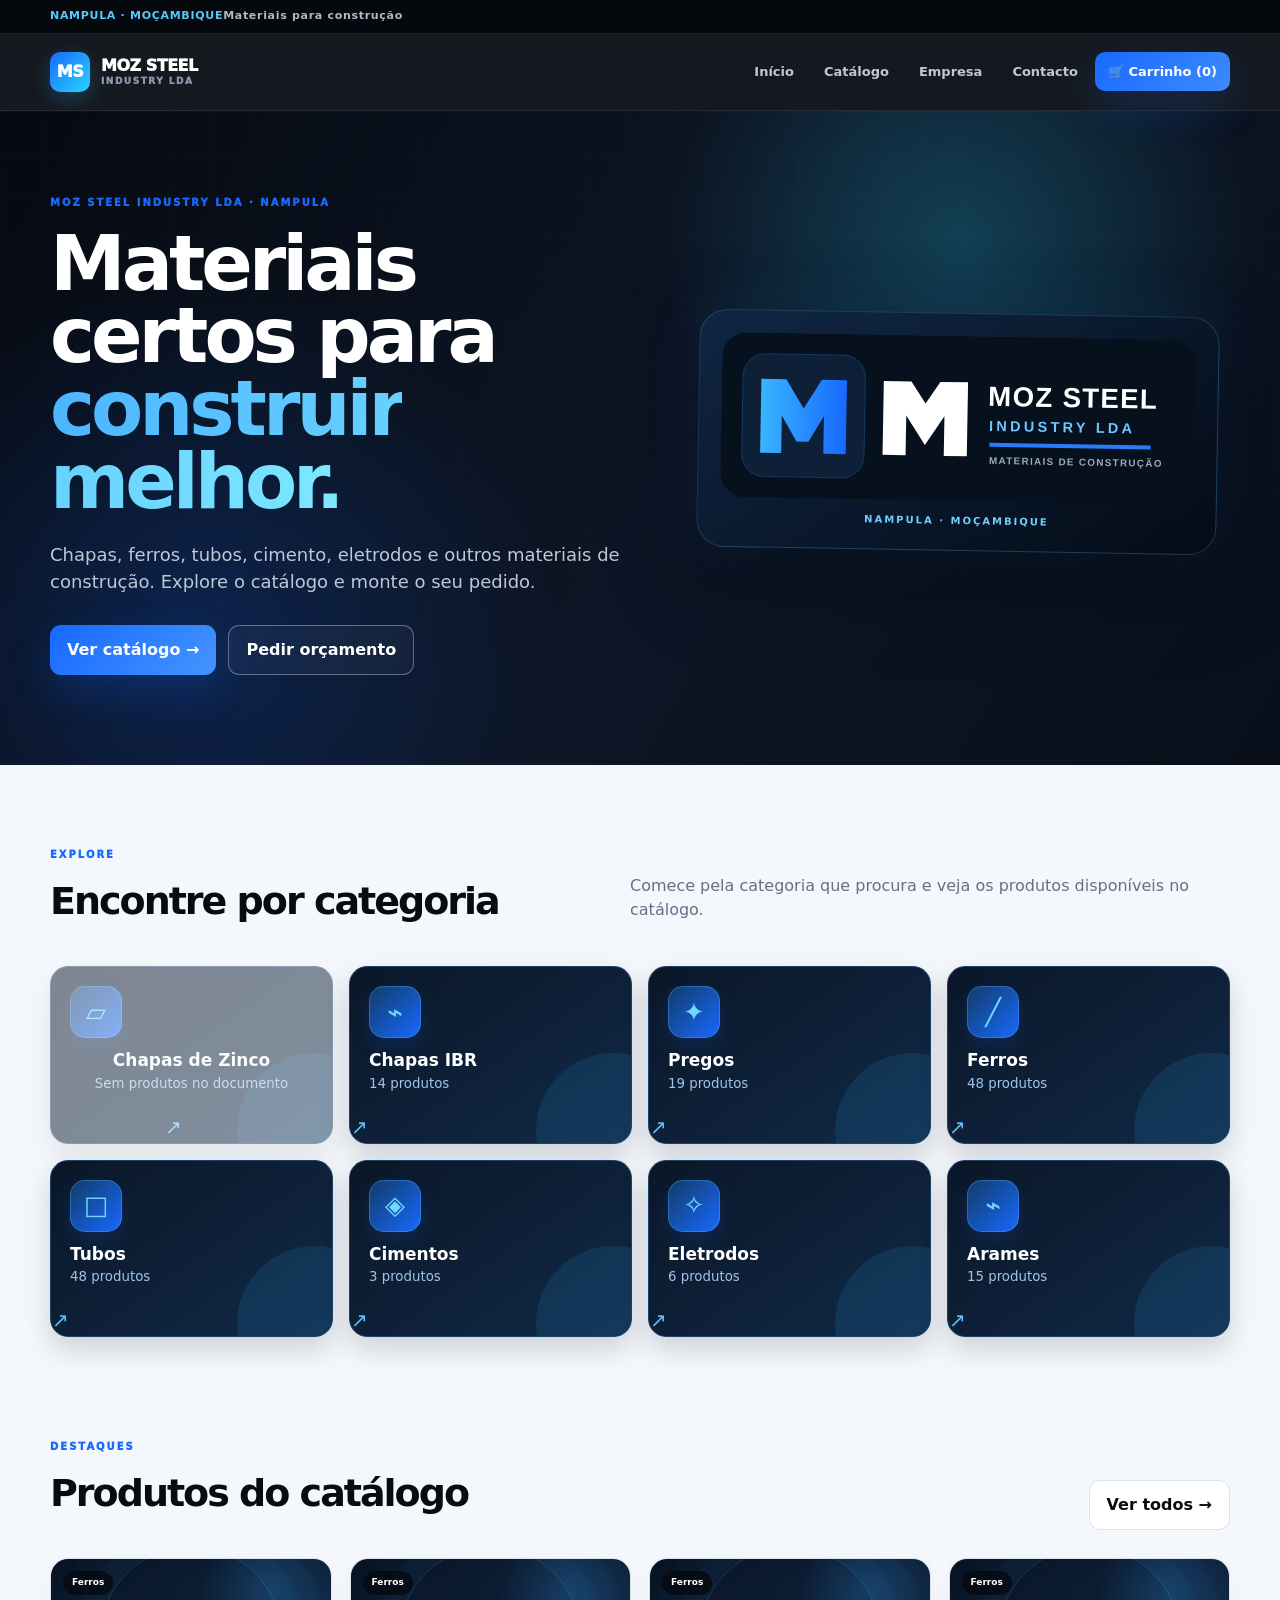
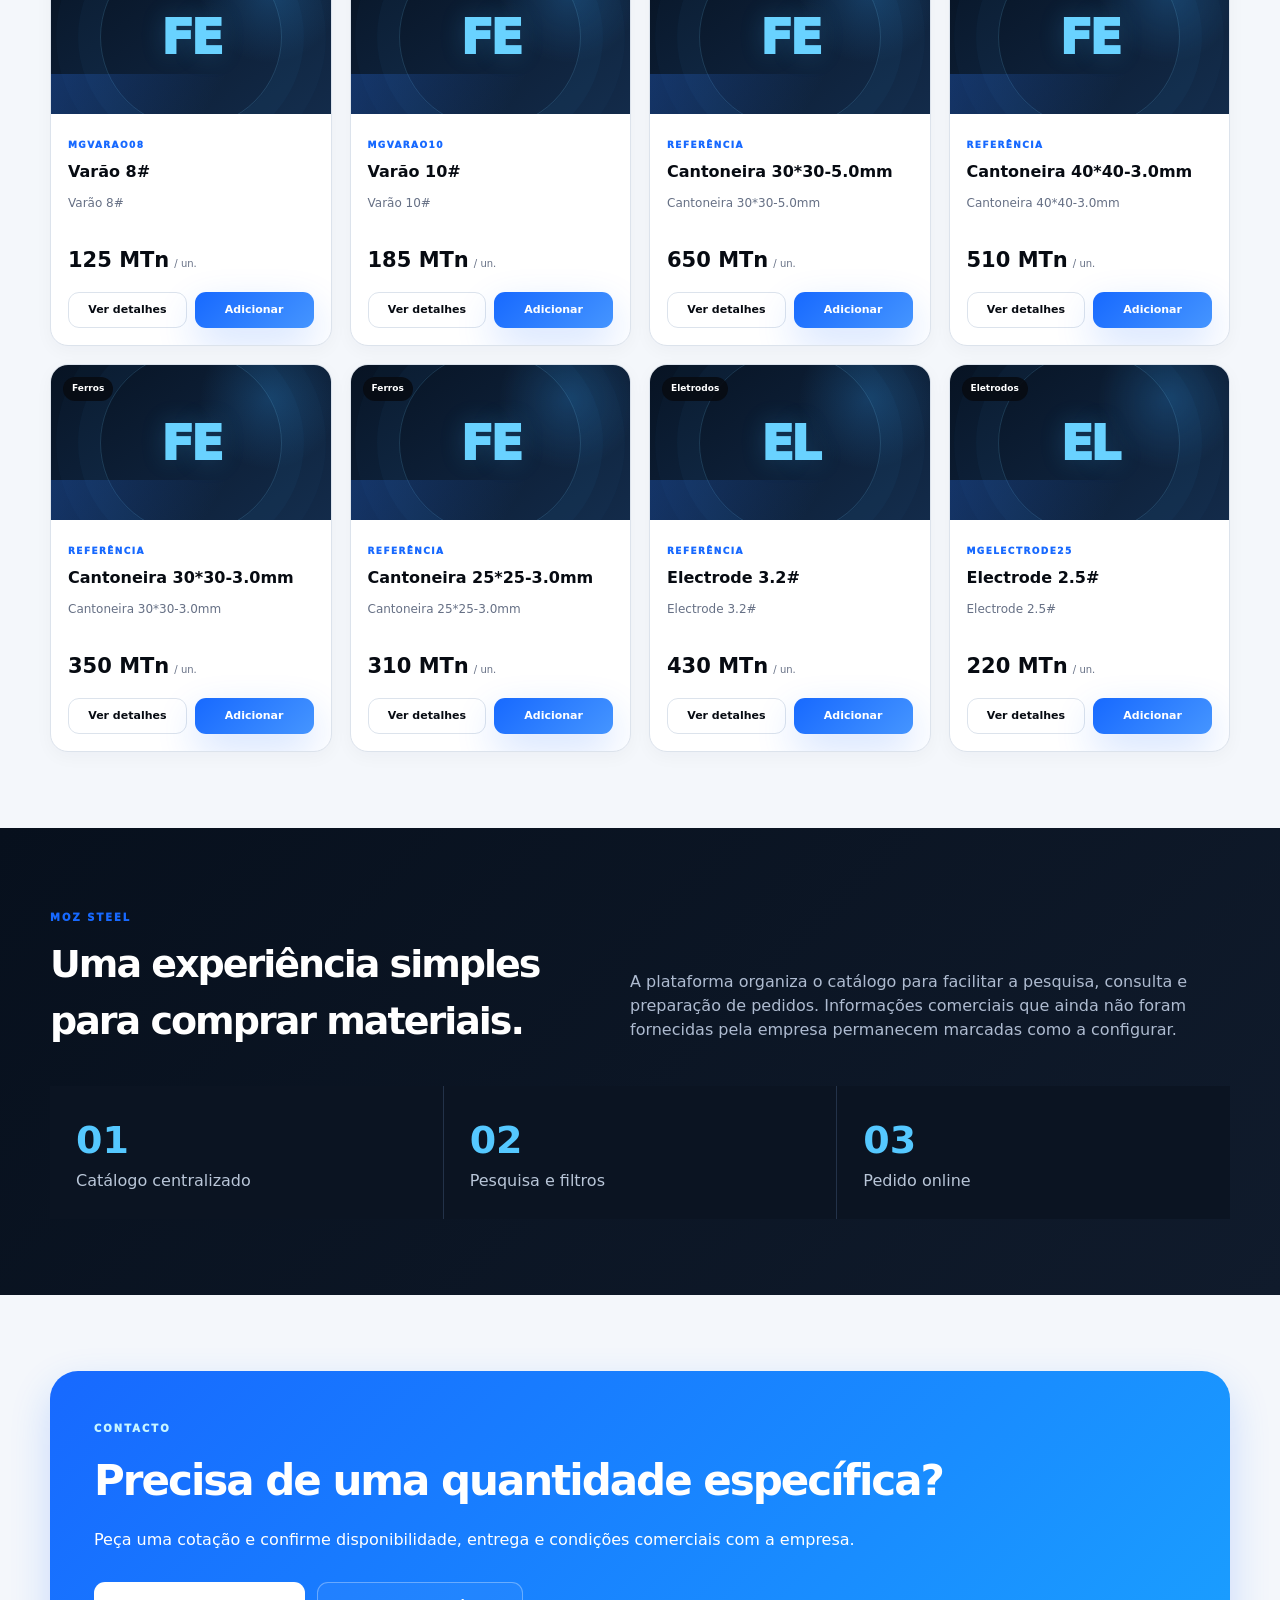
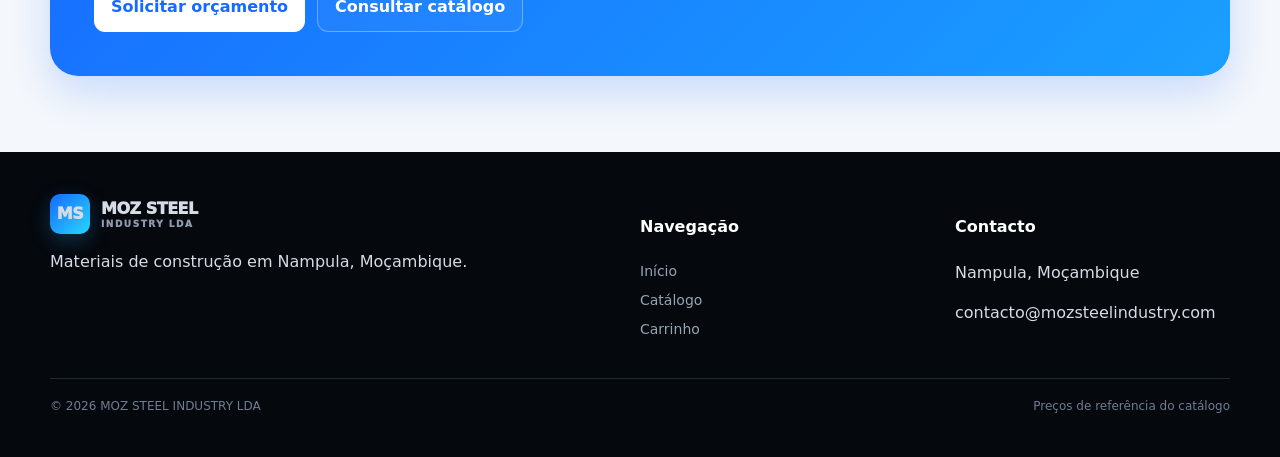
==== index.html @ 1a138fcb "Add files via upload" ====
<!doctype html><html lang="pt"><head><meta charset="utf-8"><meta name="viewport" content="width=device-width,initial-scale=1"><title>MOZ STEEL INDUSTRY LDA | Materiais de Construção em Nampula</title><meta name="description" content="Catálogo online de materiais de construção da MOZ STEEL INDUSTRY LDA em Nampula."><link rel="stylesheet" href="css/style.css"></head><body><div class="topbar"><div class="container"><span>NAMPULA · MOÇAMBIQUE</span><span>Materiais para construção</span></div></div><header class="header"><div class="container header-inner"><a class="brand" href="index.html"><span class="brand-mark">MS</span><span>MOZ STEEL<small>INDUSTRY LDA</small></span></a><button class="menu" data-menu>☰</button><nav class="nav"><a href="index.html">Início</a><a href="catalogo.html">Catálogo</a><a href="index.html#empresa">Empresa</a><a href="index.html#contacto">Contacto</a><a class="cart-link" href="carrinho.html">🛒 Carrinho (<span data-cart-count>0</span>)</a></nav></div></header><main><section class="hero"><div class="container hero-grid"><div><span class="eyebrow">MOZ STEEL INDUSTRY LDA · NAMPULA</span><h1>Materiais certos para <span>construir melhor.</span></h1><p>Chapas, ferros, tubos, cimento, eletrodos e outros materiais de construção. Explore o catálogo e monte o seu pedido.</p><div class="actions"><a class="btn btn-primary" href="catalogo.html">Ver catálogo →</a><a class="btn btn-outline-light" href="#contacto">Pedir orçamento</a></div></div><div class="hero-visual"><div class="hero-logo-panel"><img src="images/logo/mozteel-logo.svg" alt="MOZ STEEL INDUSTRY LDA"></div></div></div></section><section class="section"><div class="container"><div class="section-head"><div><span class="eyebrow">EXPLORE</span><h2>Encontre por categoria</h2></div><p>Comece pela categoria que procura e veja os produtos disponíveis no catálogo.</p></div><div class="cats" data-cats></div></div></section><section class="section" style="padding-top:20px"><div class="container"><div class="section-head"><div><span class="eyebrow">DESTAQUES</span><h2>Produtos do catálogo</h2></div><a class="btn btn-ghost" href="catalogo.html">Ver todos →</a></div><div class="products" data-featured></div></div></section><section class="dark-strip" id="empresa"><div class="container section"><div class="section-head"><div><span class="eyebrow">MOZ STEEL</span><h2>Uma experiência simples para comprar materiais.</h2></div><p>A plataforma organiza o catálogo para facilitar a pesquisa, consulta e preparação de pedidos. Informações comerciais que ainda não foram fornecidas pela empresa permanecem marcadas como a configurar.</p></div><div class="stats"><div class="stat"><b>01</b><span>Catálogo centralizado</span></div><div class="stat"><b>02</b><span>Pesquisa e filtros</span></div><div class="stat"><b>03</b><span>Pedido online</span></div></div></div></section><section class="section" id="contacto"><div class="container"><div class="contact"><span class="eyebrow">CONTACTO</span><h2>Precisa de uma quantidade específica?</h2><p>Peça uma cotação e confirme disponibilidade, entrega e condições comerciais com a empresa.</p><div class="actions"><a class="btn btn-white" href="#contacto">Solicitar orçamento</a><a class="btn btn-outline-light" href="catalogo.html">Consultar catálogo</a></div></div></div></section></main><footer class="footer"><div class="container"><div class="footer-grid"><div><div class="brand"><span class="brand-mark">MS</span><span>MOZ STEEL<small>INDUSTRY LDA</small></span></div><p>Materiais de construção em Nampula, Moçambique.</p></div><div><h4>Navegação</h4><a href="index.html">Início</a><a href="catalogo.html">Catálogo</a><a href="carrinho.html">Carrinho</a></div><div><h4>Contacto</h4><p>Nampula, Moçambique</p><p>contacto@mozsteelindustry.com</p></div></div><div class="footer-bottom"><span>© 2026 MOZ STEEL INDUSTRY LDA</span><span>Preços de referência do catálogo</span></div></div></footer><div class="modal" id="modal"><div class="modal-card"><button class="modal-close" data-close>×</button><div data-detail-content></div></div></div><div class="toast" data-toast></div><script src="js/app.js"></script></body></html>
---- css/style.css ----
:root{--ink:#070b12;--ink2:#0d1420;--navy:#101a2b;--blue:#1769ff;--blue2:#2aa8ff;--cyan:#27d7ff;--paper:#f4f7fb;--white:#fff;--muted:#667085;--line:#dce3ec;--soft:#eaf1fa;--green:#16a36a;--shadow:0 18px 55px rgba(9,24,48,.13);--shadow-blue:0 16px 40px rgba(23,105,255,.20);--radius:18px}
*{box-sizing:border-box}html{scroll-behavior:smooth}body{margin:0;font-family:Inter,ui-sans-serif,system-ui,-apple-system,"Segoe UI",sans-serif;background:var(--paper);color:var(--ink);line-height:1.5}body.lock{overflow:hidden}a{color:inherit;text-decoration:none}button,input,select,textarea{font:inherit}button{cursor:pointer}.container{width:min(1180px,calc(100% - 36px));margin:auto}
.topbar{background:#05080d;color:#aeb9c9;font-size:11px;font-weight:800;letter-spacing:.7px;padding:8px 0;border-bottom:1px solid #182234}.topbar-inner{display:flex;justify-content:space-between}.topbar span:first-child{color:#56c9ff}
.header{position:sticky;top:0;z-index:50;background:rgba(7,11,18,.94);backdrop-filter:blur(14px);color:#fff;border-bottom:1px solid rgba(255,255,255,.08)}.header-inner{height:76px;display:flex;align-items:center;justify-content:space-between}.brand{display:flex;align-items:center;gap:11px;font-weight:950;letter-spacing:-.5px}.brand-mark{width:40px;height:40px;border-radius:10px;background:linear-gradient(135deg,var(--blue),var(--cyan));display:grid;place-items:center;font-weight:1000;box-shadow:0 7px 20px rgba(42,168,255,.25)}.brand small{display:block;font-size:9px;color:#8d9aae;letter-spacing:1.5px;margin-top:-3px}.nav{display:flex;align-items:center;gap:4px}.nav a{padding:10px 13px;border-radius:10px;color:#bfc8d6;font-size:13px;font-weight:800;transition:.2s}.nav a:hover,.nav a.active{background:#172337;color:#fff}.cart-link{background:linear-gradient(135deg,var(--blue),#3d8bff)!important;color:#fff!important;box-shadow:var(--shadow-blue)}.cart-link b{margin-left:4px}.menu{display:none;background:none;border:0;color:#fff;font-size:28px}
.eyebrow{font-size:10px;letter-spacing:2px;font-weight:950;color:var(--blue);text-transform:uppercase}.btn{border:0;border-radius:11px;padding:12px 17px;font-weight:900;display:inline-flex;justify-content:center;align-items:center;gap:8px;transition:.2s}.btn-primary{background:linear-gradient(135deg,var(--blue),#4595ff);color:#fff;box-shadow:var(--shadow-blue)}.btn-primary:hover{transform:translateY(-2px);filter:brightness(1.06)}.btn-ghost{background:#fff;border:1px solid var(--line);color:var(--ink)}.btn-ghost:hover{border-color:var(--blue);color:var(--blue);transform:translateY(-1px)}.btn-wide{width:100%}
.hero{position:relative;overflow:hidden;background:radial-gradient(circle at 75% 20%,rgba(39,215,255,.22),transparent 27%),radial-gradient(circle at 15% 80%,rgba(23,105,255,.22),transparent 30%),linear-gradient(120deg,#060a11,#0d1626 55%,#09101c);color:#fff;padding:78px 0 90px}.hero:before{content:"";position:absolute;inset:0;opacity:.12;background-image:linear-gradient(rgba(255,255,255,.12) 1px,transparent 1px),linear-gradient(90deg,rgba(255,255,255,.12) 1px,transparent 1px);background-size:42px 42px;mask-image:linear-gradient(to bottom,black,transparent)}.hero-grid{position:relative;display:grid;grid-template-columns:1.03fr .97fr;gap:60px;align-items:center}.hero h1{font-size:clamp(43px,6vw,76px);line-height:.96;letter-spacing:-4px;margin:15px 0 22px;max-width:720px}.hero h1 span{background:linear-gradient(90deg,#4cb5ff,#7de8ff);-webkit-background-clip:text;background-clip:text;color:transparent}.hero p{font-size:18px;color:#bdc8d7;max-width:620px}.actions{display:flex;gap:12px;flex-wrap:wrap;margin-top:30px}.hero-visual{min-height:390px;position:relative}.hero-card{position:absolute;border-radius:24px;box-shadow:0 30px 80px rgba(0,0,0,.3);overflow:hidden}.hero-card.main{inset:12px 35px 18px 0;border:1px solid rgba(255,255,255,.14);background:#172234}.hero-card.main img{width:100%;height:100%;object-fit:cover;opacity:.88}.hero-card.main:after{content:"IBR · AÇO · CONSTRUÇÃO";position:absolute;left:18px;bottom:18px;background:rgba(7,11,18,.88);border:1px solid rgba(255,255,255,.12);border-radius:9px;padding:8px 11px;font-weight:900;font-size:10px;color:#7fe5ff}.hero-card.small{right:0;bottom:0;width:195px;height:148px;padding:20px;background:linear-gradient(135deg,var(--blue),var(--cyan));color:#fff;display:flex;flex-direction:column;justify-content:center;box-shadow:0 22px 50px rgba(23,105,255,.3)}.hero-card.small span{font-size:10px;letter-spacing:1.5px;font-weight:900}.hero-card.small b{font-size:32px;line-height:1;margin:5px 0}.hero-card.small small{opacity:.88}
.section{padding:76px 0}.section-head{display:flex;align-items:end;justify-content:space-between;gap:20px;margin-bottom:28px}.section h2{font-size:38px;letter-spacing:-2px;margin:8px 0}.section-head p{color:var(--muted);max-width:600px}.cats{display:grid;grid-template-columns:repeat(4,1fr);gap:14px}.cat-card{position:relative;background:#fff;border:1px solid var(--line);padding:20px;border-radius:18px;min-height:145px;display:flex;flex-direction:column;justify-content:space-between;transition:.22s;overflow:hidden}.cat-card:after{content:"";position:absolute;width:130px;height:130px;border-radius:50%;background:rgba(23,105,255,.07);right:-45px;bottom:-55px}.cat-card:hover{transform:translateY(-5px);border-color:#8bb5ff;box-shadow:var(--shadow-blue)}.cat-icon{font-size:28px;color:var(--blue)}.cat-card b{font-size:16px}.cat-card small{color:var(--muted)}.cat-card i{position:absolute;right:18px;top:18px;font-style:normal;font-size:20px;color:#9aa8bb}.cat-card.empty{opacity:.5}
.products{display:grid;grid-template-columns:repeat(4,1fr);gap:18px}.product-card{background:#fff;border:1px solid var(--line);border-radius:18px;overflow:hidden;transition:.22s;min-width:0;box-shadow:0 5px 18px rgba(9,24,48,.035)}.product-card:hover{transform:translateY(-5px);box-shadow:var(--shadow);border-color:#c5d7ef}.p-media{height:205px;background:linear-gradient(135deg,#edf3f9,#f8fbff);position:relative;display:grid;place-items:center}.p-media img{width:100%;height:100%;object-fit:cover}.p-tag{position:absolute;left:12px;top:12px;background:rgba(7,11,18,.88);color:#fff;border-radius:99px;padding:5px 9px;font-size:9px;font-weight:900;max-width:85%;white-space:nowrap;overflow:hidden;text-overflow:ellipsis}.no-image{display:grid;place-items:center;color:#9aa8ba;text-align:center}.no-image span{font-size:40px;font-weight:1000;color:#b9c9dc}.no-image small{font-size:10px}.p-body{padding:17px}.code{font-size:9px;letter-spacing:1.4px;color:var(--blue);font-weight:950}.p-body h3{font-size:16px;line-height:1.18;margin:8px 0}.p-body p{font-size:12px;color:var(--muted);min-height:36px}.p-foot{display:flex;align-items:baseline;gap:5px;margin:15px 0}.p-foot strong{font-size:21px}.p-foot span{font-size:10px;color:var(--muted)}.p-actions{display:grid;grid-template-columns:1fr 1fr;gap:8px}.p-actions .btn{padding:9px 7px;font-size:11px}
.dark-strip{background:linear-gradient(135deg,#07101d,#101b2c);color:#fff}.dark-strip .section-head p{color:#aebbd0}.stats{display:grid;grid-template-columns:repeat(3,1fr);gap:1px;background:#233249}.stat{padding:26px;background:#0b1422}.stat b{font-size:38px;color:#55c8ff}.stat span{display:block;color:#b9c6d8}.contact{background:linear-gradient(135deg,var(--blue),#1a9fff);color:#fff;border-radius:28px;padding:44px;box-shadow:var(--shadow-blue)}.contact .eyebrow{color:#c7f5ff}.contact h2{font-size:42px;margin:10px 0}.footer{background:#05080d;color:#d6dce5;padding:42px 0}.footer-grid{display:grid;grid-template-columns:2fr 1fr 1fr;gap:40px}.footer h4{color:#fff}.footer a{display:block;color:#98a4b5;margin:8px 0;font-size:14px}.footer-bottom{border-top:1px solid #1d2838;margin-top:30px;padding-top:18px;color:#6f7d91;font-size:12px;display:flex;justify-content:space-between}
.page-hero{padding:54px 0 38px;background:linear-gradient(120deg,#080d15,#101c2d);color:#fff;position:relative;overflow:hidden}.page-hero:after{content:"";position:absolute;width:400px;height:400px;border-radius:50%;background:rgba(39,215,255,.09);right:-120px;top:-220px}.page-hero h1{font-size:clamp(40px,5vw,60px);letter-spacing:-3px;margin:8px 0}.page-hero p{color:#b9c5d6;max-width:680px}.hero-metrics{display:flex;gap:12px;flex-wrap:wrap;margin-top:25px}.hero-metrics span{padding:9px 13px;border:1px solid rgba(255,255,255,.12);background:rgba(255,255,255,.04);border-radius:10px;color:#aebbd0;font-size:11px}.hero-metrics b{color:#fff;margin-right:4px}
.catalog-shell{padding:30px 0 80px}.catalog-toolbar{display:grid;grid-template-columns:1fr 210px;gap:12px;margin-bottom:20px}.search-wrap{position:relative}.search-wrap>span{position:absolute;left:15px;top:10px;font-size:23px;color:#8b9ab0}.search{width:100%;background:#fff;border:1px solid var(--line);border-radius:12px;padding:13px 16px;outline:0}.search-wrap .search{padding-left:43px}.search:focus{border-color:#79a8ff;box-shadow:0 0 0 4px rgba(23,105,255,.08)}.catalog-layout{display:grid;grid-template-columns:235px 1fr;gap:28px;align-items:start}.catalog-sidebar{position:sticky;top:98px;background:#fff;border:1px solid var(--line);border-radius:18px;padding:17px}.sidebar-title{display:flex;justify-content:space-between;align-items:center;font-weight:950;padding:3px 2px 12px;border-bottom:1px solid var(--line)}.sidebar-title button{border:0;background:none;color:var(--blue);font-size:11px;font-weight:900}.category-list{padding-top:10px;display:grid;gap:5px}.filter{width:100%;text-align:left;border:0;background:transparent;border-radius:9px;padding:10px 11px;color:#667085;font-size:12px;font-weight:800;transition:.18s}.filter:hover{background:#eef5ff;color:var(--blue)}.filter.active{background:#e8f1ff;color:var(--blue);box-shadow:inset 3px 0 0 var(--blue)}.filter small{float:right;color:#98a5b7;font-weight:700}.sidebar-note{margin-top:18px;padding:14px;background:#f1f7ff;border-radius:12px;border:1px solid #dbeaff}.sidebar-note strong{font-size:12px}.sidebar-note p{font-size:11px;color:var(--muted);margin:6px 0 10px}.sidebar-note a{font-size:11px;color:var(--blue);font-weight:900}.results-head{display:flex;align-items:end;justify-content:space-between;margin-bottom:18px}.results-head h2{font-size:24px;letter-spacing:-1px;margin:5px 0 0}.result-state{font-size:11px;color:var(--muted);background:#fff;border:1px solid var(--line);padding:8px 11px;border-radius:9px}.catalog-products{grid-template-columns:repeat(3,1fr)}.pagination{display:flex;justify-content:center;align-items:center;gap:6px;margin-top:30px;flex-wrap:wrap}.page-btn{min-width:36px;height:36px;border:1px solid var(--line);background:#fff;border-radius:9px;font-weight:850;color:#657188}.page-btn:hover,.page-btn.active{background:var(--blue);border-color:var(--blue);color:#fff}.page-btn.arrow{padding:0 12px}.empty{padding:65px 20px;text-align:center;background:#fff;border:1px dashed #cbd6e5;border-radius:18px}.empty-icon{font-size:42px;color:var(--blue)}.empty h2{margin:7px 0}.empty p{color:var(--muted)}
.modal{position:fixed;inset:0;background:rgba(2,8,18,.72);backdrop-filter:blur(7px);display:none;place-items:center;padding:20px;z-index:80}.modal.open{display:grid}.modal-card{width:min(900px,100%);max-height:90vh;overflow:auto;background:#fff;border-radius:22px;position:relative;box-shadow:0 35px 100px rgba(0,0,0,.35);padding:28px}.modal-close{position:absolute;right:15px;top:12px;width:36px;height:36px;border:0;border-radius:50%;background:#edf3fa;color:#17243a;font-size:25px;z-index:2}.detail-box{display:grid;grid-template-columns:.95fr 1.05fr;gap:28px}.detail-img{min-height:340px;border-radius:16px;overflow:hidden;background:#edf3fa}.detail-img img{width:100%;height:100%;object-fit:cover}.detail-box h2{font-size:34px;line-height:1.05;letter-spacing:-1.5px;margin:10px 0}.detail-spec{color:var(--muted)}.detail-price{font-size:30px;font-weight:950;margin:20px 0}.detail-price small{font-size:12px;color:var(--muted)}.qty{display:flex;align-items:center;width:max-content;border:1px solid var(--line);border-radius:10px;overflow:hidden;margin-bottom:13px}.qty button{border:0;background:#f2f6fb;width:40px;height:40px;font-size:20px}.qty input{width:55px;text-align:center;border:0;outline:0}.ref-note{font-size:11px;color:#8793a5;margin-top:13px}.related{border-top:1px solid var(--line);margin-top:25px;padding-top:20px}.related h3{margin-top:0}.mini-grid{display:grid;grid-template-columns:repeat(4,1fr);gap:10px}.mini-grid .product-card{box-shadow:none}.mini-grid .p-media{height:100px}.mini-grid .p-body{padding:10px}.mini-grid .p-actions,.mini-grid .p-foot,.mini-grid .p-body p,.mini-grid .code{display:none}.mini-grid .p-body h3{font-size:12px}
.x{border:0;background:#eef2f7;color:#7a8799;border-radius:8px;width:30px;height:30px;font-size:21px}.x:hover{background:#feecec;color:#d33}.toast{position:fixed;right:20px;bottom:20px;background:#07101d;color:#fff;padding:12px 16px;border-radius:11px;box-shadow:0 15px 35px rgba(0,0,0,.25);transform:translateY(20px);opacity:0;pointer-events:none;transition:.25s;z-index:100;font-size:13px;font-weight:800}.toast.show{transform:none;opacity:1}
.cart-layout{display:grid;grid-template-columns:1.55fr .75fr;gap:22px;padding:45px 0 75px}.cart-head{display:flex;justify-content:space-between;align-items:center;margin-bottom:12px}.cart-head button{border:0;background:none;color:#d33;font-weight:850}.cart-row{display:grid;grid-template-columns:78px 1fr auto auto 30px;gap:14px;align-items:center;background:#fff;border:1px solid var(--line);border-radius:15px;padding:12px;margin-bottom:10px}.cart-img{width:78px;height:72px;border-radius:10px;overflow:hidden;background:#eef3f8}.cart-img img{width:100%;height:100%;object-fit:cover}.cart-info small{font-size:10px;color:var(--blue);font-weight:900}.cart-info h3{font-size:14px;margin:3px 0}.cart-info p{font-size:11px;color:var(--muted);margin:0}.qty.mini{margin:0}.qty.mini button{width:32px;height:32px}.summary{background:#0b1422;color:#fff;border-radius:18px;padding:24px;position:sticky;top:98px;height:max-content}.summary h2{font-size:32px;margin:7px 0 20px}.summary>div{display:flex;justify-content:space-between;gap:15px;padding:7px 0;color:#aebbd0;font-size:13px}.summary .total{font-size:15px;color:#fff}.summary .total strong{font-size:26px;color:#65d8ff}.summary hr{border:0;border-top:1px solid #25354b}.summary p{font-size:10px;color:#8594aa}.checkout{background:#fff;border:1px solid var(--line);border-radius:18px;padding:26px;margin-bottom:60px}.form-grid{display:grid;grid-template-columns:1fr 1fr;gap:13px}.form-grid label{display:grid;gap:6px;font-size:12px;font-weight:850}.form-grid .full{grid-column:1/-1}.form-grid input,.form-grid textarea{border:1px solid var(--line);border-radius:10px;padding:11px;outline:0}.form-grid input:focus,.form-grid textarea:focus{border-color:var(--blue)}.pay-grid{display:grid;grid-template-columns:repeat(4,1fr);gap:10px;margin-bottom:16px}.pay-grid label{border:1px solid var(--line);border-radius:12px;padding:12px;display:flex;gap:9px;align-items:flex-start}.pay-grid label:has(input:checked){border-color:var(--blue);background:#eef5ff}.pay-grid span{font-weight:850;font-size:12px}.pay-grid small{display:block;color:var(--muted);font-weight:500;margin-top:3px}.success{margin:60px 0;padding:55px;text-align:center;background:#fff;border:1px solid var(--line);border-radius:22px}.check{width:64px;height:64px;border-radius:50%;display:grid;place-items:center;background:#e5f8ef;color:var(--green);font-size:34px;margin:0 auto 16px}.success h2{font-size:34px;margin:8px 0}.success p{color:var(--muted)}.order-grid{display:grid;grid-template-columns:repeat(4,1fr);gap:10px;margin:25px 0;text-align:left}.order-grid span{padding:14px;background:#f5f8fc;border-radius:11px;color:var(--muted);font-size:11px}.order-grid strong{display:block;color:var(--ink);margin-top:4px;font-size:13px}
@media(max-width:980px){.hero-grid{grid-template-columns:1fr}.hero-visual{min-height:330px}.cats{grid-template-columns:repeat(2,1fr)}.products{grid-template-columns:repeat(2,1fr)}.catalog-layout{grid-template-columns:1fr}.catalog-sidebar{position:static}.category-list{display:flex;overflow:auto;padding-bottom:3px}.filter{width:auto;white-space:nowrap}.sidebar-note{display:none}.catalog-products{grid-template-columns:repeat(3,1fr)}.cart-layout{grid-template-columns:1fr}.summary{position:static}.pay-grid{grid-template-columns:repeat(2,1fr)}}
@media(max-width:700px){.container{width:min(100% - 24px,1180px)}.topbar-inner span:last-child{display:none}.header-inner{height:68px}.menu{display:block}.nav{display:none;position:absolute;top:68px;left:0;right:0;background:#070b12;padding:12px;flex-direction:column;align-items:stretch;border-bottom:1px solid #1e2a3b}.nav.open{display:flex}.nav a{padding:13px}.hero{padding:55px 0 60px}.hero h1{font-size:47px;letter-spacing:-3px}.hero-visual{min-height:275px}.hero-card.main{inset:0 25px 15px 0}.hero-card.small{width:150px;height:115px}.hero-card.small b{font-size:25px}.section{padding:55px 0}.section-head{display:block}.section h2{font-size:31px}.cats{grid-template-columns:1fr 1fr;gap:10px}.cat-card{min-height:125px;padding:15px}.products,.catalog-products{grid-template-columns:1fr 1fr;gap:10px}.p-media{height:155px}.p-body{padding:12px}.p-body h3{font-size:14px}.p-foot strong{font-size:18px}.p-actions{grid-template-columns:1fr}.p-actions .btn{font-size:11px}.footer-grid{grid-template-columns:1fr 1fr}.footer-grid>div:first-child{grid-column:1/-1}.footer-bottom{display:block}.footer-bottom span{display:block;margin:5px 0}.page-hero{padding:42px 0 30px}.page-hero h1{font-size:40px}.catalog-toolbar{grid-template-columns:1fr}.catalog-sidebar{padding:13px}.results-head{align-items:start}.result-state{display:none}.detail-box{grid-template-columns:1fr}.detail-img{min-height:250px}.mini-grid{grid-template-columns:repeat(2,1fr)}.cart-row{grid-template-columns:62px 1fr 30px;gap:9px}.cart-img{width:62px;height:60px}.cart-row>.qty,.cart-row>strong{grid-column:2}.cart-row>.qty{width:max-content}.cart-row>.x{grid-column:3;grid-row:1}.form-grid{grid-template-columns:1fr}.form-grid .full{grid-column:auto}.pay-grid{grid-template-columns:1fr 1fr}.success{padding:35px 18px}.order-grid{grid-template-columns:1fr 1fr}.contact{padding:30px 24px}.contact h2{font-size:32px}}
@media(max-width:430px){.cats,.products,.catalog-products{grid-template-columns:1fr}.p-media{height:205px}.pay-grid{grid-template-columns:1fr}.hero h1{font-size:42px}.order-grid{grid-template-columns:1fr}}

.btn-outline-light{border:1px solid rgba(255,255,255,.32);background:rgba(255,255,255,.04);color:#fff}.btn-outline-light:hover{background:#fff;color:var(--ink)}.btn-white{background:#fff;color:var(--blue)}.btn-white:hover{transform:translateY(-2px);box-shadow:0 10px 25px rgba(0,0,0,.15)}

/* ===== Catálogo: visual sem fotografias ===== */
.catalog-products{grid-template-columns:repeat(4,minmax(0,1fr));gap:14px}
.catalog-card{border-radius:16px;background:#fff;box-shadow:0 8px 24px rgba(7,18,35,.06);display:flex;flex-direction:column;min-height:100%}
.catalog-card:hover{transform:translateY(-4px);border-color:#9bc5ff;box-shadow:0 16px 34px rgba(23,105,255,.13)}
.catalog-mark{height:116px;position:relative;overflow:hidden;padding:16px;background:linear-gradient(135deg,#08111f,#102845);color:#fff;display:flex;flex-direction:column;justify-content:center;align-items:flex-start}
.catalog-mark:before{content:"";position:absolute;width:170px;height:170px;border:1px solid rgba(75,190,255,.22);border-radius:50%;right:-65px;top:-78px;box-shadow:0 0 0 24px rgba(75,190,255,.035),0 0 0 48px rgba(75,190,255,.025)}
.catalog-mark:after{content:"";position:absolute;left:0;bottom:0;width:45%;height:3px;background:linear-gradient(90deg,#1769ff,#27d7ff);}
.catalog-mark span{position:relative;z-index:1;font-size:28px;line-height:1;font-weight:1000;letter-spacing:-1px;color:#5ed8ff}
.catalog-mark small{position:relative;z-index:1;margin-top:8px;font-size:9px;text-transform:uppercase;letter-spacing:1.2px;font-weight:900;color:#c5d6eb;max-width:75%;white-space:nowrap;overflow:hidden;text-overflow:ellipsis}
.catalog-mark b{position:absolute;z-index:1;right:13px;bottom:11px;font-size:8px;letter-spacing:1px;color:#7f9ab8}
.catalog-card .p-body{padding:15px;display:flex;flex-direction:column;flex:1}
.catalog-card .p-body h3{font-size:14px;line-height:1.22;margin:7px 0 6px;min-height:34px}
.catalog-card .p-body p{font-size:11px;line-height:1.4;min-height:31px;margin:0;color:#718096;display:-webkit-box;-webkit-line-clamp:2;-webkit-box-orient:vertical;overflow:hidden}
.catalog-card .p-foot{margin-top:auto;padding-top:13px;margin-bottom:12px;border-top:1px solid #edf1f6}
.catalog-card .p-foot strong{font-size:18px;color:#0b1422}
.catalog-card .p-actions{grid-template-columns:1fr 1fr}
.catalog-card .btn{border-radius:9px;padding:9px 6px;font-size:10px}
.catalog-card .code{white-space:nowrap;overflow:hidden;text-overflow:ellipsis;display:block;max-width:100%}
.catalog-detail{grid-template-columns:260px 1fr}
.catalog-detail-mark{min-height:320px;height:auto;border-radius:16px;display:flex;align-items:flex-start;justify-content:flex-end;padding:24px;background:radial-gradient(circle at 30% 25%,rgba(39,215,255,.18),transparent 30%),linear-gradient(145deg,#06101e,#12345c)}
.catalog-detail-mark span{font-size:58px;margin-top:auto;color:#67dcff}
.catalog-detail-mark small{font-size:11px;letter-spacing:1.5px}
.catalog-detail-mark b{position:static;margin-top:8px;color:#8da9c5;font-size:10px;letter-spacing:1px}
.mini-grid .catalog-card .catalog-mark{height:80px;padding:10px}.mini-grid .catalog-card .catalog-mark span{font-size:18px}.mini-grid .catalog-card .catalog-mark small,.mini-grid .catalog-card .catalog-mark b{display:none}
@media(max-width:1100px){.catalog-products{grid-template-columns:repeat(3,minmax(0,1fr))}}
@media(max-width:980px){.catalog-products{grid-template-columns:repeat(3,minmax(0,1fr))}}
@media(max-width:700px){.catalog-products{grid-template-columns:repeat(2,minmax(0,1fr));gap:10px}.catalog-mark{height:105px}.catalog-card .p-body{padding:12px}.catalog-card .p-actions{grid-template-columns:1fr}.catalog-detail{grid-template-columns:1fr}.catalog-detail-mark{min-height:190px}.catalog-detail-mark span{margin-top:25px}}
@media(max-width:430px){.catalog-products{grid-template-columns:1fr}.catalog-mark{height:120px}.catalog-card .p-actions{grid-template-columns:1fr 1fr}}

/* ===== Refinamento visual da página inicial ===== */
.hero-visual{display:flex;align-items:center;justify-content:center;min-height:390px;position:relative}
.hero-logo-panel{width:min(520px,100%);padding:22px;border:1px solid rgba(109,200,255,.2);border-radius:28px;background:linear-gradient(145deg,rgba(16,39,70,.9),rgba(5,12,23,.96));box-shadow:0 30px 90px rgba(0,0,0,.35),0 0 60px rgba(38,126,255,.10);transform:rotate(1deg)}
.hero-logo-panel img{display:block;width:100%;height:auto;border-radius:18px}
.hero-logo-panel:after{content:"NAMPULA · MOÇAMBIQUE";display:block;text-align:center;margin-top:12px;color:#70cfff;font-size:10px;font-weight:900;letter-spacing:2px}
.home-product-mark{height:155px;background:radial-gradient(circle at 78% 22%,rgba(52,164,255,.22),transparent 28%),linear-gradient(145deg,#071323,#132b4a);position:relative;display:flex;align-items:center;justify-content:center;overflow:hidden}
.home-product-mark:before{content:"";position:absolute;width:180px;height:180px;border:1px solid rgba(111,205,255,.18);border-radius:50%;box-shadow:0 0 0 22px rgba(65,163,255,.035),0 0 0 44px rgba(65,163,255,.025)}
.home-product-mark:after{content:"";position:absolute;left:-15%;bottom:-40px;width:70%;height:80px;background:linear-gradient(90deg,rgba(45,121,255,.3),transparent);transform:skewX(-30deg)}
.home-mark{position:relative;z-index:2;font-size:48px;line-height:1;font-weight:1000;letter-spacing:-3px;color:#69d2ff;text-shadow:0 0 24px rgba(59,180,255,.22)}
.home-product .p-tag{z-index:3}
.home-product:hover .home-product-mark{background:radial-gradient(circle at 78% 22%,rgba(52,164,255,.32),transparent 30%),linear-gradient(145deg,#081a31,#164b78)}
.hero-metrics span{transition:.2s}.hero-metrics span:hover{border-color:rgba(82,190,255,.35);background:rgba(48,139,255,.09);transform:translateY(-2px)}

/* Categorias com mais vida visual */
.cats{gap:16px}
.cat-card{background:linear-gradient(145deg,#fff,#f7faff);border:1px solid #dbe6f3;min-height:158px;padding:19px;box-shadow:0 7px 20px rgba(8,30,58,.045)}
.cat-card:before{content:"";position:absolute;inset:0;background:linear-gradient(135deg,rgba(34,122,255,.08),transparent 48%);opacity:0;transition:.25s}
.cat-card:after{width:155px;height:155px;right:-60px;bottom:-65px;background:rgba(40,132,255,.09);transition:.25s}
.cat-card .cat-icon{width:52px;height:52px;border-radius:15px;display:grid;place-items:center;background:#e9f3ff;color:#1769ff;font-size:26px;font-weight:900;box-shadow:inset 0 0 0 1px #d6e8ff;transition:.25s}
.cat-card b,.cat-card small,.cat-card i{position:relative;z-index:2}
.cat-card b{margin-top:10px}
.cat-card:hover{transform:translateY(-7px) scale(1.01);border-color:#8bbdff;box-shadow:0 18px 38px rgba(23,105,255,.14)}
.cat-card:hover:before{opacity:1}.cat-card:hover:after{transform:scale(1.25);background:rgba(40,132,255,.13)}.cat-card:hover .cat-icon{transform:rotate(-4deg) scale(1.08);background:linear-gradient(135deg,#1769ff,#42bfff);color:#fff;box-shadow:0 10px 24px rgba(23,105,255,.22)}
.cat-card:nth-child(2) .cat-icon{background:#eaf9ff;color:#079bd0}.cat-card:nth-child(3) .cat-icon{background:#eef0ff;color:#5b58e8}.cat-card:nth-child(4) .cat-icon{background:#edf8f0;color:#168a55}.cat-card:nth-child(5) .cat-icon{background:#fff5e9;color:#e28319}.cat-card:nth-child(6) .cat-icon{background:#f2edff;color:#8b50db}.cat-card:nth-child(7) .cat-icon{background:#eaf8f7;color:#079486}.cat-card:nth-child(8) .cat-icon{background:#f0f2f5;color:#455468}
@media(max-width:700px){.hero-logo-panel{padding:14px;border-radius:20px;transform:none}.hero-visual{min-height:230px}.hero-logo-panel:after{font-size:8px}.home-product-mark{height:145px}}

/* ===== Categorias: visual escuro, industrial e mais vivo ===== */
.cats .cat-card{background:linear-gradient(145deg,#0b1728 0%,#102946 100%);border:1px solid #1e4267;color:#fff;min-height:170px;box-shadow:0 12px 28px rgba(4,15,30,.16)}
.cats .cat-card:before{background:linear-gradient(135deg,rgba(39,180,255,.18),transparent 55%)}
.cats .cat-card:after{background:rgba(42,168,255,.12)}
.cats .cat-card b{color:#fff;font-size:17px}
.cats .cat-card small{color:#9fc4e8}
.cats .cat-card i{color:#5fbfff}
.cats .cat-card .cat-icon{background:linear-gradient(135deg,#123b67,#1769ff);color:#72d7ff;box-shadow:inset 0 0 0 1px rgba(103,205,255,.28),0 8px 20px rgba(23,105,255,.16)}
.cats .cat-card:nth-child(2) .cat-icon,.cats .cat-card:nth-child(3) .cat-icon,.cats .cat-card:nth-child(4) .cat-icon,.cats .cat-card:nth-child(5) .cat-icon,.cats .cat-card:nth-child(6) .cat-icon,.cats .cat-card:nth-child(7) .cat-icon,.cats .cat-card:nth-child(8) .cat-icon{background:linear-gradient(135deg,#123b67,#1769ff);color:#72d7ff}
.cats .cat-card:hover{border-color:#38b9ff;box-shadow:0 20px 42px rgba(10,105,190,.22);background:linear-gradient(145deg,#0d2038,#123b63)}
.cats .cat-card:hover .cat-icon{background:linear-gradient(135deg,#1c75ff,#2ad7ff);color:#fff}
.hero-card.small{display:none}
@media(max-width:700px){.cats .cat-card{min-height:145px}}
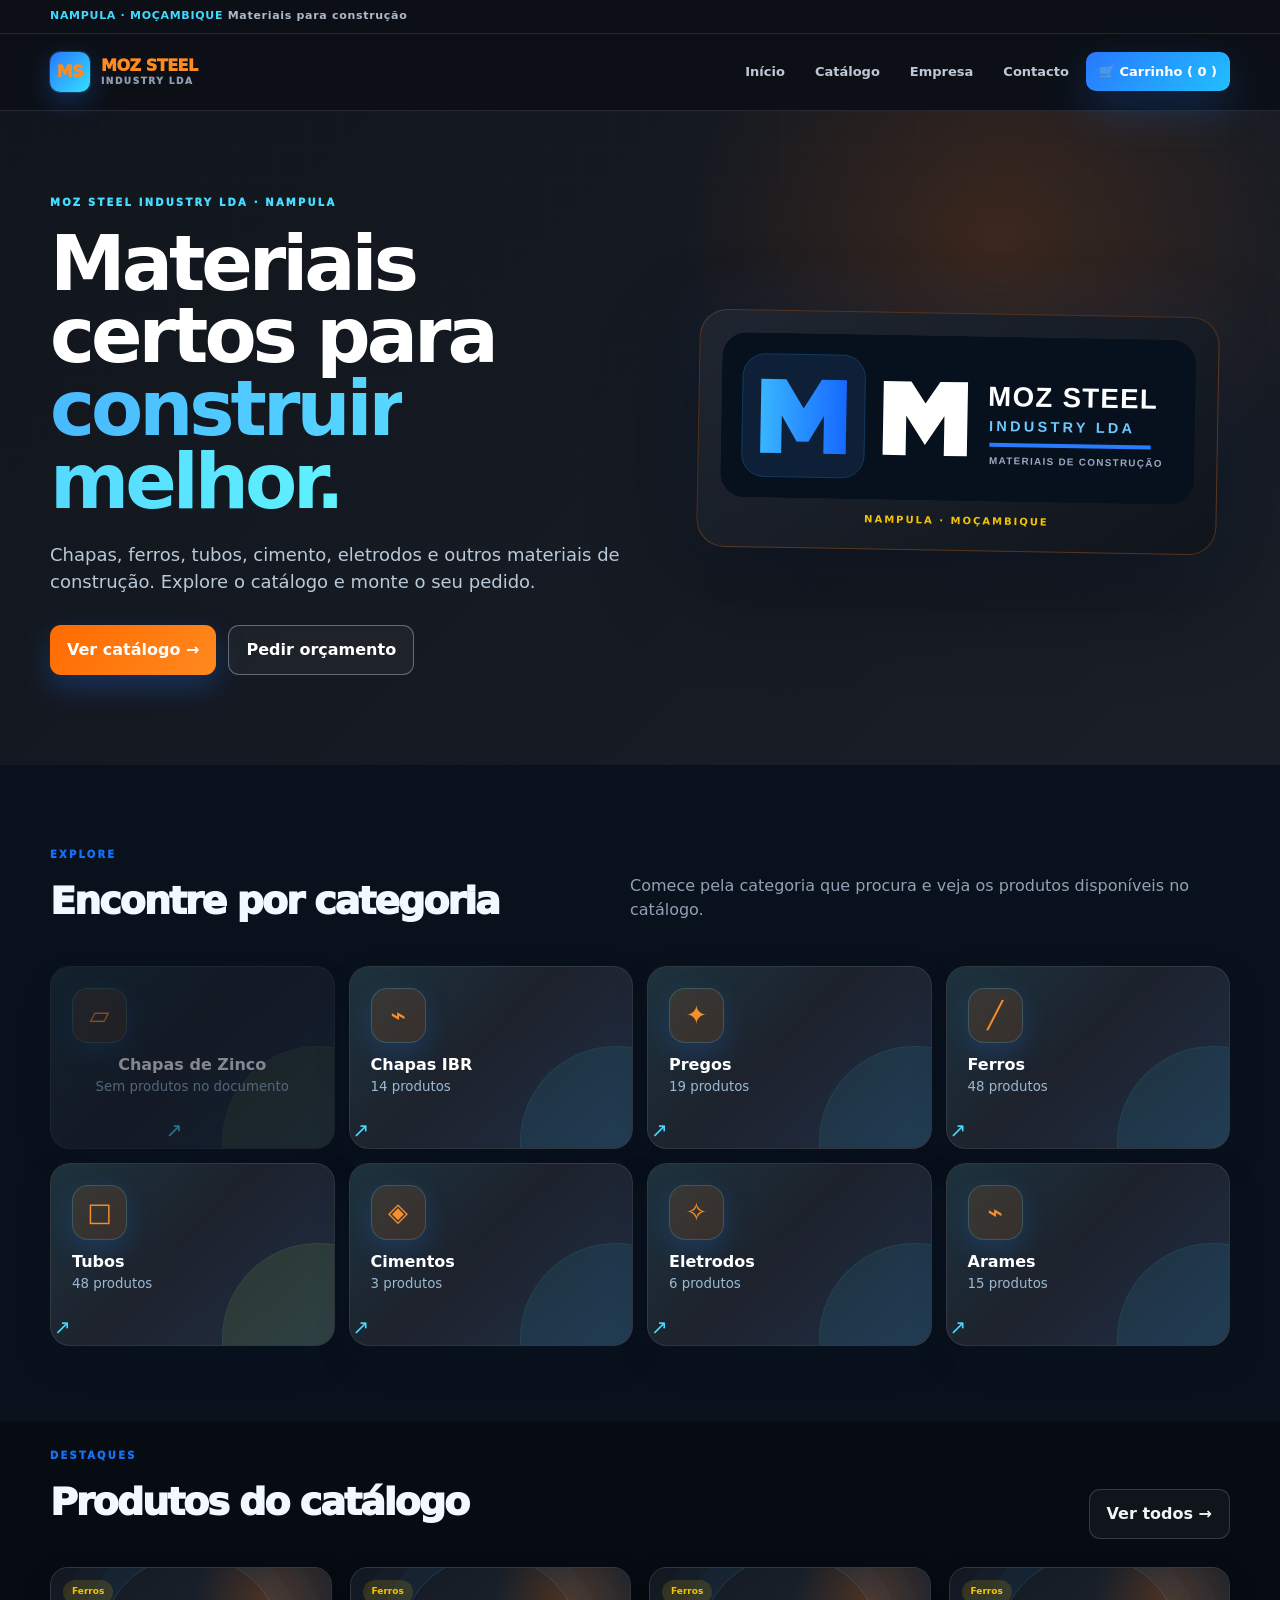
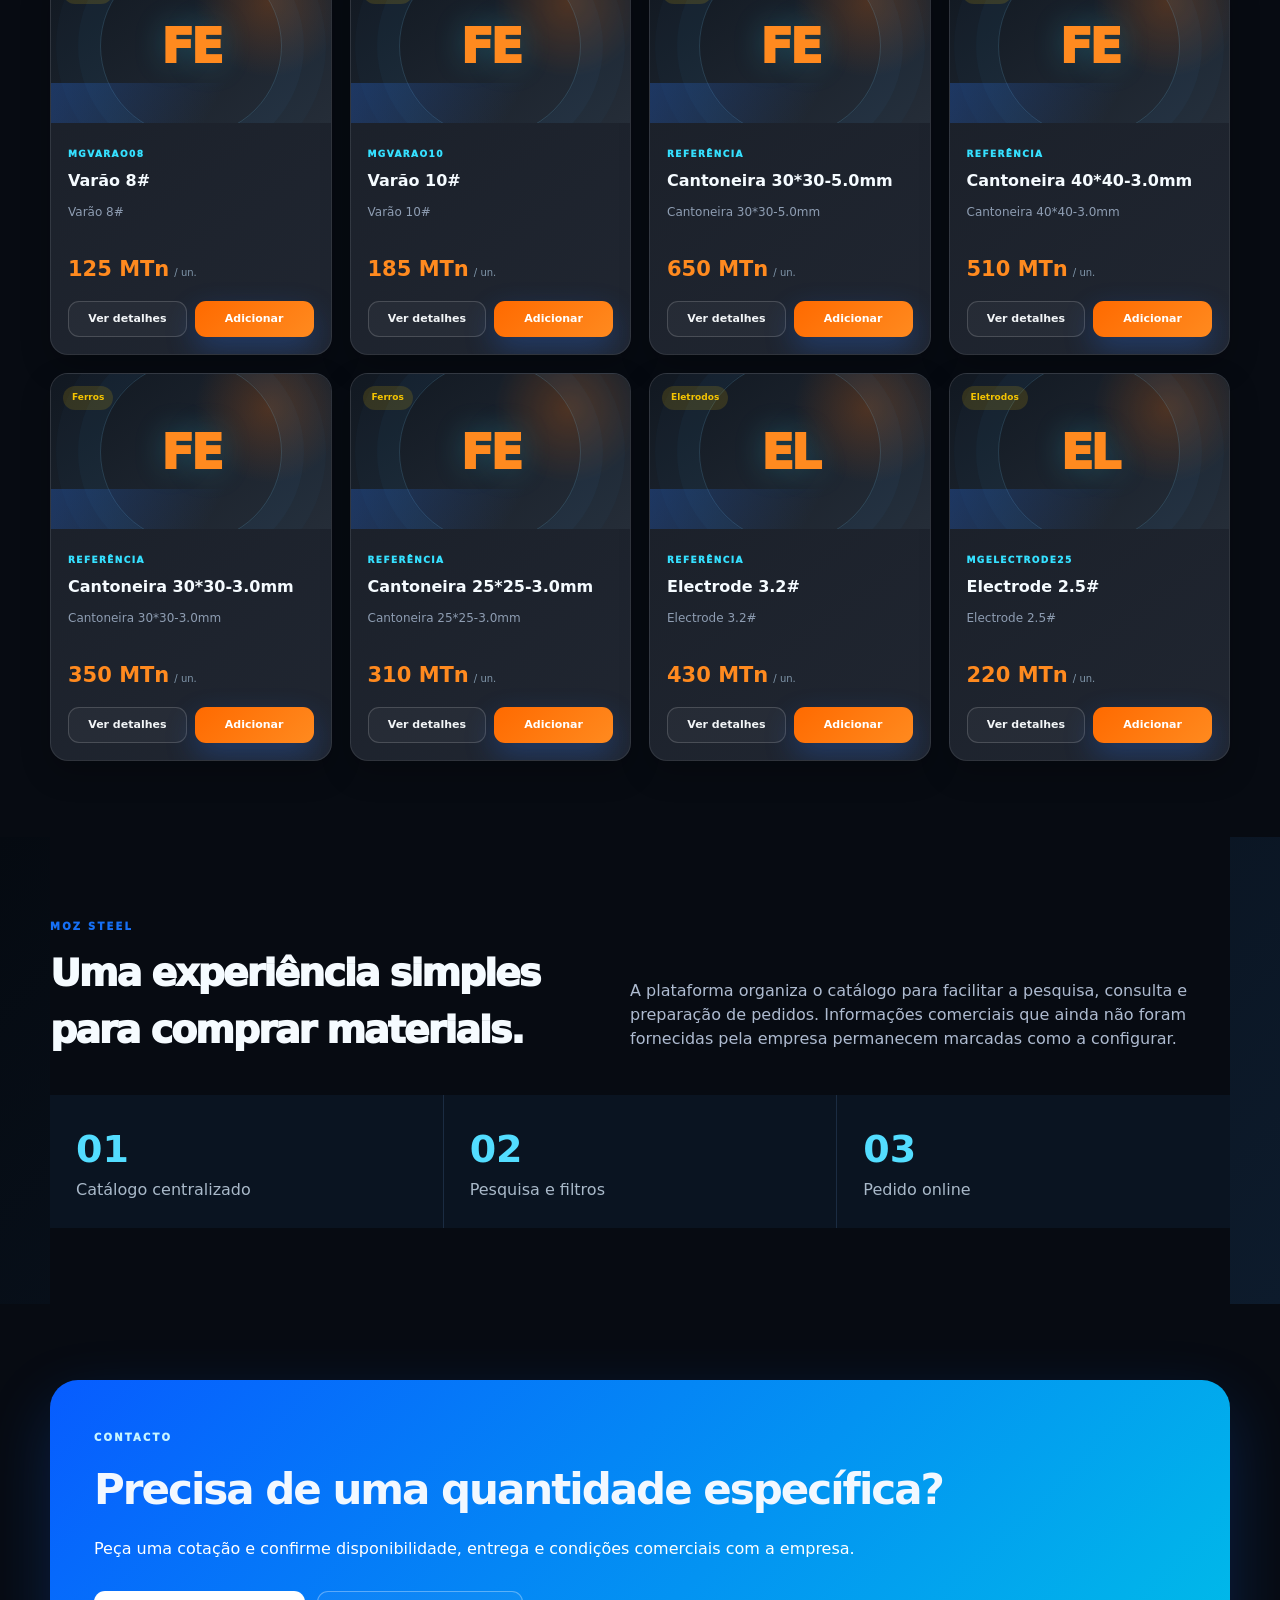
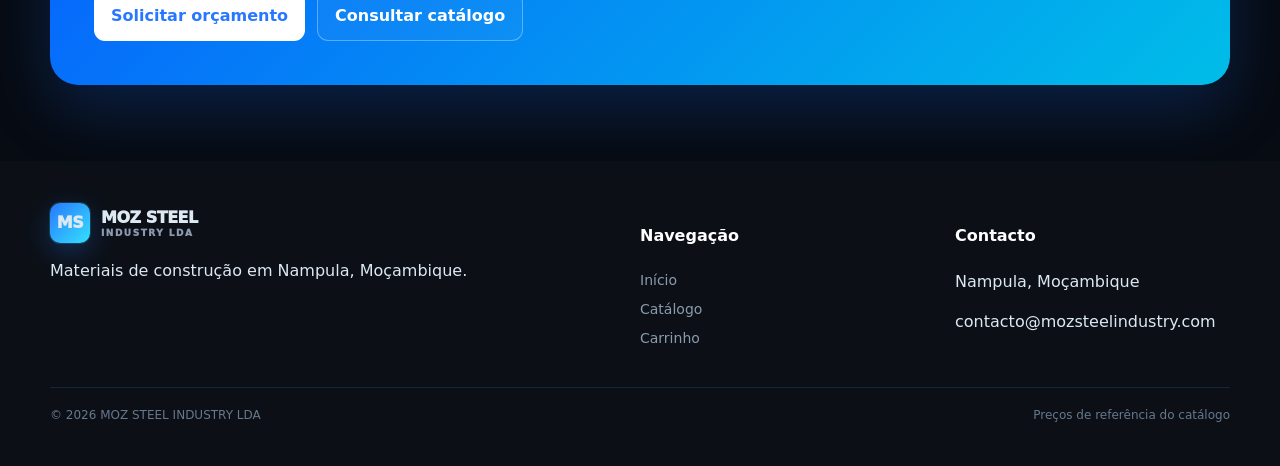
==== commit 592c38e3: "Add files via upload" ====
--- a/index.html
+++ b/index.html
@@ -1 +1,269 @@
-<!doctype html><html lang="pt"><head><meta charset="utf-8"><meta name="viewport" content="width=device-width,initial-scale=1"><title>MOZ STEEL INDUSTRY LDA | Materiais de Construção em Nampula</title><meta name="description" content="Catálogo online de materiais de construção da MOZ STEEL INDUSTRY LDA em Nampula."><link rel="stylesheet" href="css/style.css"></head><body><div class="topbar"><div class="container"><span>NAMPULA · MOÇAMBIQUE</span><span>Materiais para construção</span></div></div><header class="header"><div class="container header-inner"><a class="brand" href="index.html"><span class="brand-mark">MS</span><span>MOZ STEEL<small>INDUSTRY LDA</small></span></a><button class="menu" data-menu>☰</button><nav class="nav"><a href="index.html">Início</a><a href="catalogo.html">Catálogo</a><a href="index.html#empresa">Empresa</a><a href="index.html#contacto">Contacto</a><a class="cart-link" href="carrinho.html">🛒 Carrinho (<span data-cart-count>0</span>)</a></nav></div></header><main><section class="hero"><div class="container hero-grid"><div><span class="eyebrow">MOZ STEEL INDUSTRY LDA · NAMPULA</span><h1>Materiais certos para <span>construir melhor.</span></h1><p>Chapas, ferros, tubos, cimento, eletrodos e outros materiais de construção. Explore o catálogo e monte o seu pedido.</p><div class="actions"><a class="btn btn-primary" href="catalogo.html">Ver catálogo →</a><a class="btn btn-outline-light" href="#contacto">Pedir orçamento</a></div></div><div class="hero-visual"><div class="hero-logo-panel"><img src="images/logo/mozteel-logo.svg" alt="MOZ STEEL INDUSTRY LDA"></div></div></div></section><section class="section"><div class="container"><div class="section-head"><div><span class="eyebrow">EXPLORE</span><h2>Encontre por categoria</h2></div><p>Comece pela categoria que procura e veja os produtos disponíveis no catálogo.</p></div><div class="cats" data-cats></div></div></section><section class="section" style="padding-top:20px"><div class="container"><div class="section-head"><div><span class="eyebrow">DESTAQUES</span><h2>Produtos do catálogo</h2></div><a class="btn btn-ghost" href="catalogo.html">Ver todos →</a></div><div class="products" data-featured></div></div></section><section class="dark-strip" id="empresa"><div class="container section"><div class="section-head"><div><span class="eyebrow">MOZ STEEL</span><h2>Uma experiência simples para comprar materiais.</h2></div><p>A plataforma organiza o catálogo para facilitar a pesquisa, consulta e preparação de pedidos. Informações comerciais que ainda não foram fornecidas pela empresa permanecem marcadas como a configurar.</p></div><div class="stats"><div class="stat"><b>01</b><span>Catálogo centralizado</span></div><div class="stat"><b>02</b><span>Pesquisa e filtros</span></div><div class="stat"><b>03</b><span>Pedido online</span></div></div></div></section><section class="section" id="contacto"><div class="container"><div class="contact"><span class="eyebrow">CONTACTO</span><h2>Precisa de uma quantidade específica?</h2><p>Peça uma cotação e confirme disponibilidade, entrega e condições comerciais com a empresa.</p><div class="actions"><a class="btn btn-white" href="#contacto">Solicitar orçamento</a><a class="btn btn-outline-light" href="catalogo.html">Consultar catálogo</a></div></div></div></section></main><footer class="footer"><div class="container"><div class="footer-grid"><div><div class="brand"><span class="brand-mark">MS</span><span>MOZ STEEL<small>INDUSTRY LDA</small></span></div><p>Materiais de construção em Nampula, Moçambique.</p></div><div><h4>Navegação</h4><a href="index.html">Início</a><a href="catalogo.html">Catálogo</a><a href="carrinho.html">Carrinho</a></div><div><h4>Contacto</h4><p>Nampula, Moçambique</p><p>contacto@mozsteelindustry.com</p></div></div><div class="footer-bottom"><span>© 2026 MOZ STEEL INDUSTRY LDA</span><span>Preços de referência do catálogo</span></div></div></footer><div class="modal" id="modal"><div class="modal-card"><button class="modal-close" data-close>×</button><div data-detail-content></div></div></div><div class="toast" data-toast></div><script src="js/app.js"></script></body></html>+<!DOCTYPE html>
+<html lang="pt">
+ <head>
+  <meta charset="utf-8"/>
+  <meta content="width=device-width,initial-scale=1" name="viewport"/>
+  <title>
+   MOZ STEEL INDUSTRY LDA | Materiais de Construção em Nampula
+  </title>
+  <meta content="Catálogo online de materiais de construção da MOZ STEEL INDUSTRY LDA em Nampula." name="description"/>
+  <link href="css/style.css" rel="stylesheet"/>
+ </head>
+ <body>
+  <div class="topbar">
+   <div class="container">
+    <span>
+     NAMPULA · MOÇAMBIQUE
+    </span>
+    <span>
+     Materiais para construção
+    </span>
+   </div>
+  </div>
+  <header class="header">
+   <div class="container header-inner">
+    <a class="brand" href="index.html">
+     <span class="brand-mark">
+      MS
+     </span>
+     <span>
+      MOZ STEEL
+      <small>
+       INDUSTRY LDA
+      </small>
+     </span>
+    </a>
+    <button class="menu" data-menu="">
+     ☰
+    </button>
+    <nav class="nav">
+     <a href="index.html">
+      Início
+     </a>
+     <a href="catalogo.html">
+      Catálogo
+     </a>
+     <a href="index.html#empresa">
+      Empresa
+     </a>
+     <a href="index.html#contacto">
+      Contacto
+     </a>
+     <a class="cart-link" href="carrinho.html">
+      🛒 Carrinho (
+      <span data-cart-count="">
+       0
+      </span>
+      )
+     </a>
+    </nav>
+   </div>
+  </header>
+  <main>
+   <section class="hero">
+    <div class="container hero-grid">
+     <div>
+      <span class="eyebrow">
+       MOZ STEEL INDUSTRY LDA · NAMPULA
+      </span>
+      <h1>
+       Materiais certos para
+       <span>
+        construir melhor.
+       </span>
+      </h1>
+      <p>
+       Chapas, ferros, tubos, cimento, eletrodos e outros materiais de construção. Explore o catálogo e monte o seu pedido.
+      </p>
+      <div class="actions">
+       <a class="btn btn-primary" href="catalogo.html">
+        Ver catálogo →
+       </a>
+       <a class="btn btn-outline-light" href="#contacto">
+        Pedir orçamento
+       </a>
+      </div>
+     </div>
+     <div class="hero-visual">
+      <div class="hero-logo-panel">
+       <img alt="MOZ STEEL INDUSTRY LDA" src="images/logo/mozteel-logo.svg"/>
+      </div>
+     </div>
+    </div>
+   </section>
+   <section class="section">
+    <div class="container">
+     <div class="section-head">
+      <div>
+       <span class="eyebrow">
+        EXPLORE
+       </span>
+       <h2>
+        Encontre por categoria
+       </h2>
+      </div>
+      <p>
+       Comece pela categoria que procura e veja os produtos disponíveis no catálogo.
+      </p>
+     </div>
+     <div class="cats" data-cats="">
+     </div>
+    </div>
+   </section>
+   <section class="section" style="padding-top:20px">
+    <div class="container">
+     <div class="section-head">
+      <div>
+       <span class="eyebrow">
+        DESTAQUES
+       </span>
+       <h2>
+        Produtos do catálogo
+       </h2>
+      </div>
+      <a class="btn btn-ghost" href="catalogo.html">
+       Ver todos →
+      </a>
+     </div>
+     <div class="products" data-featured="">
+     </div>
+    </div>
+   </section>
+   <section class="dark-strip" id="empresa">
+    <div class="container section">
+     <div class="section-head">
+      <div>
+       <span class="eyebrow">
+        MOZ STEEL
+       </span>
+       <h2>
+        Uma experiência simples para comprar materiais.
+       </h2>
+      </div>
+      <p>
+       A plataforma organiza o catálogo para facilitar a pesquisa, consulta e preparação de pedidos. Informações comerciais que ainda não foram fornecidas pela empresa permanecem marcadas como a configurar.
+      </p>
+     </div>
+     <div class="stats">
+      <div class="stat">
+       <b>
+        01
+       </b>
+       <span>
+        Catálogo centralizado
+       </span>
+      </div>
+      <div class="stat">
+       <b>
+        02
+       </b>
+       <span>
+        Pesquisa e filtros
+       </span>
+      </div>
+      <div class="stat">
+       <b>
+        03
+       </b>
+       <span>
+        Pedido online
+       </span>
+      </div>
+     </div>
+    </div>
+   </section>
+   <section class="section" id="contacto">
+    <div class="container">
+     <div class="contact">
+      <span class="eyebrow">
+       CONTACTO
+      </span>
+      <h2>
+       Precisa de uma quantidade específica?
+      </h2>
+      <p>
+       Peça uma cotação e confirme disponibilidade, entrega e condições comerciais com a empresa.
+      </p>
+      <div class="actions">
+       <a class="btn btn-white" href="#contacto">
+        Solicitar orçamento
+       </a>
+       <a class="btn btn-outline-light" href="catalogo.html">
+        Consultar catálogo
+       </a>
+      </div>
+     </div>
+    </div>
+   </section>
+  </main>
+  <footer class="footer">
+   <div class="container">
+    <div class="footer-grid">
+     <div>
+      <div class="brand">
+       <span class="brand-mark">
+        MS
+       </span>
+       <span>
+        MOZ STEEL
+        <small>
+         INDUSTRY LDA
+        </small>
+       </span>
+      </div>
+      <p>
+       Materiais de construção em Nampula, Moçambique.
+      </p>
+     </div>
+     <div>
+      <h4>
+       Navegação
+      </h4>
+      <a href="index.html">
+       Início
+      </a>
+      <a href="catalogo.html">
+       Catálogo
+      </a>
+      <a href="carrinho.html">
+       Carrinho
+      </a>
+     </div>
+     <div>
+      <h4>
+       Contacto
+      </h4>
+      <p>
+       Nampula, Moçambique
+      </p>
+      <p>
+       contacto@mozsteelindustry.com
+      </p>
+     </div>
+    </div>
+    <div class="footer-bottom">
+     <span>
+      © 2026 MOZ STEEL INDUSTRY LDA
+     </span>
+     <span>
+      Preços de referência do catálogo
+     </span>
+    </div>
+   </div>
+  </footer>
+  <div class="modal" id="modal">
+   <div class="modal-card">
+    <button class="modal-close" data-close="">
+     ×
+    </button>
+    <div data-detail-content="">
+    </div>
+   </div>
+  </div>
+  <div class="toast" data-toast="">
+  </div>
+  <script src="js/app.js">
+  </script>
+ </body>
+</html>
+
--- a/css/style.css
+++ b/css/style.css
@@ -1,88 +1,3158 @@
-:root{--ink:#070b12;--ink2:#0d1420;--navy:#101a2b;--blue:#1769ff;--blue2:#2aa8ff;--cyan:#27d7ff;--paper:#f4f7fb;--white:#fff;--muted:#667085;--line:#dce3ec;--soft:#eaf1fa;--green:#16a36a;--shadow:0 18px 55px rgba(9,24,48,.13);--shadow-blue:0 16px 40px rgba(23,105,255,.20);--radius:18px}
-*{box-sizing:border-box}html{scroll-behavior:smooth}body{margin:0;font-family:Inter,ui-sans-serif,system-ui,-apple-system,"Segoe UI",sans-serif;background:var(--paper);color:var(--ink);line-height:1.5}body.lock{overflow:hidden}a{color:inherit;text-decoration:none}button,input,select,textarea{font:inherit}button{cursor:pointer}.container{width:min(1180px,calc(100% - 36px));margin:auto}
-.topbar{background:#05080d;color:#aeb9c9;font-size:11px;font-weight:800;letter-spacing:.7px;padding:8px 0;border-bottom:1px solid #182234}.topbar-inner{display:flex;justify-content:space-between}.topbar span:first-child{color:#56c9ff}
-.header{position:sticky;top:0;z-index:50;background:rgba(7,11,18,.94);backdrop-filter:blur(14px);color:#fff;border-bottom:1px solid rgba(255,255,255,.08)}.header-inner{height:76px;display:flex;align-items:center;justify-content:space-between}.brand{display:flex;align-items:center;gap:11px;font-weight:950;letter-spacing:-.5px}.brand-mark{width:40px;height:40px;border-radius:10px;background:linear-gradient(135deg,var(--blue),var(--cyan));display:grid;place-items:center;font-weight:1000;box-shadow:0 7px 20px rgba(42,168,255,.25)}.brand small{display:block;font-size:9px;color:#8d9aae;letter-spacing:1.5px;margin-top:-3px}.nav{display:flex;align-items:center;gap:4px}.nav a{padding:10px 13px;border-radius:10px;color:#bfc8d6;font-size:13px;font-weight:800;transition:.2s}.nav a:hover,.nav a.active{background:#172337;color:#fff}.cart-link{background:linear-gradient(135deg,var(--blue),#3d8bff)!important;color:#fff!important;box-shadow:var(--shadow-blue)}.cart-link b{margin-left:4px}.menu{display:none;background:none;border:0;color:#fff;font-size:28px}
-.eyebrow{font-size:10px;letter-spacing:2px;font-weight:950;color:var(--blue);text-transform:uppercase}.btn{border:0;border-radius:11px;padding:12px 17px;font-weight:900;display:inline-flex;justify-content:center;align-items:center;gap:8px;transition:.2s}.btn-primary{background:linear-gradient(135deg,var(--blue),#4595ff);color:#fff;box-shadow:var(--shadow-blue)}.btn-primary:hover{transform:translateY(-2px);filter:brightness(1.06)}.btn-ghost{background:#fff;border:1px solid var(--line);color:var(--ink)}.btn-ghost:hover{border-color:var(--blue);color:var(--blue);transform:translateY(-1px)}.btn-wide{width:100%}
-.hero{position:relative;overflow:hidden;background:radial-gradient(circle at 75% 20%,rgba(39,215,255,.22),transparent 27%),radial-gradient(circle at 15% 80%,rgba(23,105,255,.22),transparent 30%),linear-gradient(120deg,#060a11,#0d1626 55%,#09101c);color:#fff;padding:78px 0 90px}.hero:before{content:"";position:absolute;inset:0;opacity:.12;background-image:linear-gradient(rgba(255,255,255,.12) 1px,transparent 1px),linear-gradient(90deg,rgba(255,255,255,.12) 1px,transparent 1px);background-size:42px 42px;mask-image:linear-gradient(to bottom,black,transparent)}.hero-grid{position:relative;display:grid;grid-template-columns:1.03fr .97fr;gap:60px;align-items:center}.hero h1{font-size:clamp(43px,6vw,76px);line-height:.96;letter-spacing:-4px;margin:15px 0 22px;max-width:720px}.hero h1 span{background:linear-gradient(90deg,#4cb5ff,#7de8ff);-webkit-background-clip:text;background-clip:text;color:transparent}.hero p{font-size:18px;color:#bdc8d7;max-width:620px}.actions{display:flex;gap:12px;flex-wrap:wrap;margin-top:30px}.hero-visual{min-height:390px;position:relative}.hero-card{position:absolute;border-radius:24px;box-shadow:0 30px 80px rgba(0,0,0,.3);overflow:hidden}.hero-card.main{inset:12px 35px 18px 0;border:1px solid rgba(255,255,255,.14);background:#172234}.hero-card.main img{width:100%;height:100%;object-fit:cover;opacity:.88}.hero-card.main:after{content:"IBR · AÇO · CONSTRUÇÃO";position:absolute;left:18px;bottom:18px;background:rgba(7,11,18,.88);border:1px solid rgba(255,255,255,.12);border-radius:9px;padding:8px 11px;font-weight:900;font-size:10px;color:#7fe5ff}.hero-card.small{right:0;bottom:0;width:195px;height:148px;padding:20px;background:linear-gradient(135deg,var(--blue),var(--cyan));color:#fff;display:flex;flex-direction:column;justify-content:center;box-shadow:0 22px 50px rgba(23,105,255,.3)}.hero-card.small span{font-size:10px;letter-spacing:1.5px;font-weight:900}.hero-card.small b{font-size:32px;line-height:1;margin:5px 0}.hero-card.small small{opacity:.88}
-.section{padding:76px 0}.section-head{display:flex;align-items:end;justify-content:space-between;gap:20px;margin-bottom:28px}.section h2{font-size:38px;letter-spacing:-2px;margin:8px 0}.section-head p{color:var(--muted);max-width:600px}.cats{display:grid;grid-template-columns:repeat(4,1fr);gap:14px}.cat-card{position:relative;background:#fff;border:1px solid var(--line);padding:20px;border-radius:18px;min-height:145px;display:flex;flex-direction:column;justify-content:space-between;transition:.22s;overflow:hidden}.cat-card:after{content:"";position:absolute;width:130px;height:130px;border-radius:50%;background:rgba(23,105,255,.07);right:-45px;bottom:-55px}.cat-card:hover{transform:translateY(-5px);border-color:#8bb5ff;box-shadow:var(--shadow-blue)}.cat-icon{font-size:28px;color:var(--blue)}.cat-card b{font-size:16px}.cat-card small{color:var(--muted)}.cat-card i{position:absolute;right:18px;top:18px;font-style:normal;font-size:20px;color:#9aa8bb}.cat-card.empty{opacity:.5}
-.products{display:grid;grid-template-columns:repeat(4,1fr);gap:18px}.product-card{background:#fff;border:1px solid var(--line);border-radius:18px;overflow:hidden;transition:.22s;min-width:0;box-shadow:0 5px 18px rgba(9,24,48,.035)}.product-card:hover{transform:translateY(-5px);box-shadow:var(--shadow);border-color:#c5d7ef}.p-media{height:205px;background:linear-gradient(135deg,#edf3f9,#f8fbff);position:relative;display:grid;place-items:center}.p-media img{width:100%;height:100%;object-fit:cover}.p-tag{position:absolute;left:12px;top:12px;background:rgba(7,11,18,.88);color:#fff;border-radius:99px;padding:5px 9px;font-size:9px;font-weight:900;max-width:85%;white-space:nowrap;overflow:hidden;text-overflow:ellipsis}.no-image{display:grid;place-items:center;color:#9aa8ba;text-align:center}.no-image span{font-size:40px;font-weight:1000;color:#b9c9dc}.no-image small{font-size:10px}.p-body{padding:17px}.code{font-size:9px;letter-spacing:1.4px;color:var(--blue);font-weight:950}.p-body h3{font-size:16px;line-height:1.18;margin:8px 0}.p-body p{font-size:12px;color:var(--muted);min-height:36px}.p-foot{display:flex;align-items:baseline;gap:5px;margin:15px 0}.p-foot strong{font-size:21px}.p-foot span{font-size:10px;color:var(--muted)}.p-actions{display:grid;grid-template-columns:1fr 1fr;gap:8px}.p-actions .btn{padding:9px 7px;font-size:11px}
-.dark-strip{background:linear-gradient(135deg,#07101d,#101b2c);color:#fff}.dark-strip .section-head p{color:#aebbd0}.stats{display:grid;grid-template-columns:repeat(3,1fr);gap:1px;background:#233249}.stat{padding:26px;background:#0b1422}.stat b{font-size:38px;color:#55c8ff}.stat span{display:block;color:#b9c6d8}.contact{background:linear-gradient(135deg,var(--blue),#1a9fff);color:#fff;border-radius:28px;padding:44px;box-shadow:var(--shadow-blue)}.contact .eyebrow{color:#c7f5ff}.contact h2{font-size:42px;margin:10px 0}.footer{background:#05080d;color:#d6dce5;padding:42px 0}.footer-grid{display:grid;grid-template-columns:2fr 1fr 1fr;gap:40px}.footer h4{color:#fff}.footer a{display:block;color:#98a4b5;margin:8px 0;font-size:14px}.footer-bottom{border-top:1px solid #1d2838;margin-top:30px;padding-top:18px;color:#6f7d91;font-size:12px;display:flex;justify-content:space-between}
-.page-hero{padding:54px 0 38px;background:linear-gradient(120deg,#080d15,#101c2d);color:#fff;position:relative;overflow:hidden}.page-hero:after{content:"";position:absolute;width:400px;height:400px;border-radius:50%;background:rgba(39,215,255,.09);right:-120px;top:-220px}.page-hero h1{font-size:clamp(40px,5vw,60px);letter-spacing:-3px;margin:8px 0}.page-hero p{color:#b9c5d6;max-width:680px}.hero-metrics{display:flex;gap:12px;flex-wrap:wrap;margin-top:25px}.hero-metrics span{padding:9px 13px;border:1px solid rgba(255,255,255,.12);background:rgba(255,255,255,.04);border-radius:10px;color:#aebbd0;font-size:11px}.hero-metrics b{color:#fff;margin-right:4px}
-.catalog-shell{padding:30px 0 80px}.catalog-toolbar{display:grid;grid-template-columns:1fr 210px;gap:12px;margin-bottom:20px}.search-wrap{position:relative}.search-wrap>span{position:absolute;left:15px;top:10px;font-size:23px;color:#8b9ab0}.search{width:100%;background:#fff;border:1px solid var(--line);border-radius:12px;padding:13px 16px;outline:0}.search-wrap .search{padding-left:43px}.search:focus{border-color:#79a8ff;box-shadow:0 0 0 4px rgba(23,105,255,.08)}.catalog-layout{display:grid;grid-template-columns:235px 1fr;gap:28px;align-items:start}.catalog-sidebar{position:sticky;top:98px;background:#fff;border:1px solid var(--line);border-radius:18px;padding:17px}.sidebar-title{display:flex;justify-content:space-between;align-items:center;font-weight:950;padding:3px 2px 12px;border-bottom:1px solid var(--line)}.sidebar-title button{border:0;background:none;color:var(--blue);font-size:11px;font-weight:900}.category-list{padding-top:10px;display:grid;gap:5px}.filter{width:100%;text-align:left;border:0;background:transparent;border-radius:9px;padding:10px 11px;color:#667085;font-size:12px;font-weight:800;transition:.18s}.filter:hover{background:#eef5ff;color:var(--blue)}.filter.active{background:#e8f1ff;color:var(--blue);box-shadow:inset 3px 0 0 var(--blue)}.filter small{float:right;color:#98a5b7;font-weight:700}.sidebar-note{margin-top:18px;padding:14px;background:#f1f7ff;border-radius:12px;border:1px solid #dbeaff}.sidebar-note strong{font-size:12px}.sidebar-note p{font-size:11px;color:var(--muted);margin:6px 0 10px}.sidebar-note a{font-size:11px;color:var(--blue);font-weight:900}.results-head{display:flex;align-items:end;justify-content:space-between;margin-bottom:18px}.results-head h2{font-size:24px;letter-spacing:-1px;margin:5px 0 0}.result-state{font-size:11px;color:var(--muted);background:#fff;border:1px solid var(--line);padding:8px 11px;border-radius:9px}.catalog-products{grid-template-columns:repeat(3,1fr)}.pagination{display:flex;justify-content:center;align-items:center;gap:6px;margin-top:30px;flex-wrap:wrap}.page-btn{min-width:36px;height:36px;border:1px solid var(--line);background:#fff;border-radius:9px;font-weight:850;color:#657188}.page-btn:hover,.page-btn.active{background:var(--blue);border-color:var(--blue);color:#fff}.page-btn.arrow{padding:0 12px}.empty{padding:65px 20px;text-align:center;background:#fff;border:1px dashed #cbd6e5;border-radius:18px}.empty-icon{font-size:42px;color:var(--blue)}.empty h2{margin:7px 0}.empty p{color:var(--muted)}
-.modal{position:fixed;inset:0;background:rgba(2,8,18,.72);backdrop-filter:blur(7px);display:none;place-items:center;padding:20px;z-index:80}.modal.open{display:grid}.modal-card{width:min(900px,100%);max-height:90vh;overflow:auto;background:#fff;border-radius:22px;position:relative;box-shadow:0 35px 100px rgba(0,0,0,.35);padding:28px}.modal-close{position:absolute;right:15px;top:12px;width:36px;height:36px;border:0;border-radius:50%;background:#edf3fa;color:#17243a;font-size:25px;z-index:2}.detail-box{display:grid;grid-template-columns:.95fr 1.05fr;gap:28px}.detail-img{min-height:340px;border-radius:16px;overflow:hidden;background:#edf3fa}.detail-img img{width:100%;height:100%;object-fit:cover}.detail-box h2{font-size:34px;line-height:1.05;letter-spacing:-1.5px;margin:10px 0}.detail-spec{color:var(--muted)}.detail-price{font-size:30px;font-weight:950;margin:20px 0}.detail-price small{font-size:12px;color:var(--muted)}.qty{display:flex;align-items:center;width:max-content;border:1px solid var(--line);border-radius:10px;overflow:hidden;margin-bottom:13px}.qty button{border:0;background:#f2f6fb;width:40px;height:40px;font-size:20px}.qty input{width:55px;text-align:center;border:0;outline:0}.ref-note{font-size:11px;color:#8793a5;margin-top:13px}.related{border-top:1px solid var(--line);margin-top:25px;padding-top:20px}.related h3{margin-top:0}.mini-grid{display:grid;grid-template-columns:repeat(4,1fr);gap:10px}.mini-grid .product-card{box-shadow:none}.mini-grid .p-media{height:100px}.mini-grid .p-body{padding:10px}.mini-grid .p-actions,.mini-grid .p-foot,.mini-grid .p-body p,.mini-grid .code{display:none}.mini-grid .p-body h3{font-size:12px}
-.x{border:0;background:#eef2f7;color:#7a8799;border-radius:8px;width:30px;height:30px;font-size:21px}.x:hover{background:#feecec;color:#d33}.toast{position:fixed;right:20px;bottom:20px;background:#07101d;color:#fff;padding:12px 16px;border-radius:11px;box-shadow:0 15px 35px rgba(0,0,0,.25);transform:translateY(20px);opacity:0;pointer-events:none;transition:.25s;z-index:100;font-size:13px;font-weight:800}.toast.show{transform:none;opacity:1}
-.cart-layout{display:grid;grid-template-columns:1.55fr .75fr;gap:22px;padding:45px 0 75px}.cart-head{display:flex;justify-content:space-between;align-items:center;margin-bottom:12px}.cart-head button{border:0;background:none;color:#d33;font-weight:850}.cart-row{display:grid;grid-template-columns:78px 1fr auto auto 30px;gap:14px;align-items:center;background:#fff;border:1px solid var(--line);border-radius:15px;padding:12px;margin-bottom:10px}.cart-img{width:78px;height:72px;border-radius:10px;overflow:hidden;background:#eef3f8}.cart-img img{width:100%;height:100%;object-fit:cover}.cart-info small{font-size:10px;color:var(--blue);font-weight:900}.cart-info h3{font-size:14px;margin:3px 0}.cart-info p{font-size:11px;color:var(--muted);margin:0}.qty.mini{margin:0}.qty.mini button{width:32px;height:32px}.summary{background:#0b1422;color:#fff;border-radius:18px;padding:24px;position:sticky;top:98px;height:max-content}.summary h2{font-size:32px;margin:7px 0 20px}.summary>div{display:flex;justify-content:space-between;gap:15px;padding:7px 0;color:#aebbd0;font-size:13px}.summary .total{font-size:15px;color:#fff}.summary .total strong{font-size:26px;color:#65d8ff}.summary hr{border:0;border-top:1px solid #25354b}.summary p{font-size:10px;color:#8594aa}.checkout{background:#fff;border:1px solid var(--line);border-radius:18px;padding:26px;margin-bottom:60px}.form-grid{display:grid;grid-template-columns:1fr 1fr;gap:13px}.form-grid label{display:grid;gap:6px;font-size:12px;font-weight:850}.form-grid .full{grid-column:1/-1}.form-grid input,.form-grid textarea{border:1px solid var(--line);border-radius:10px;padding:11px;outline:0}.form-grid input:focus,.form-grid textarea:focus{border-color:var(--blue)}.pay-grid{display:grid;grid-template-columns:repeat(4,1fr);gap:10px;margin-bottom:16px}.pay-grid label{border:1px solid var(--line);border-radius:12px;padding:12px;display:flex;gap:9px;align-items:flex-start}.pay-grid label:has(input:checked){border-color:var(--blue);background:#eef5ff}.pay-grid span{font-weight:850;font-size:12px}.pay-grid small{display:block;color:var(--muted);font-weight:500;margin-top:3px}.success{margin:60px 0;padding:55px;text-align:center;background:#fff;border:1px solid var(--line);border-radius:22px}.check{width:64px;height:64px;border-radius:50%;display:grid;place-items:center;background:#e5f8ef;color:var(--green);font-size:34px;margin:0 auto 16px}.success h2{font-size:34px;margin:8px 0}.success p{color:var(--muted)}.order-grid{display:grid;grid-template-columns:repeat(4,1fr);gap:10px;margin:25px 0;text-align:left}.order-grid span{padding:14px;background:#f5f8fc;border-radius:11px;color:var(--muted);font-size:11px}.order-grid strong{display:block;color:var(--ink);margin-top:4px;font-size:13px}
-@media(max-width:980px){.hero-grid{grid-template-columns:1fr}.hero-visual{min-height:330px}.cats{grid-template-columns:repeat(2,1fr)}.products{grid-template-columns:repeat(2,1fr)}.catalog-layout{grid-template-columns:1fr}.catalog-sidebar{position:static}.category-list{display:flex;overflow:auto;padding-bottom:3px}.filter{width:auto;white-space:nowrap}.sidebar-note{display:none}.catalog-products{grid-template-columns:repeat(3,1fr)}.cart-layout{grid-template-columns:1fr}.summary{position:static}.pay-grid{grid-template-columns:repeat(2,1fr)}}
-@media(max-width:700px){.container{width:min(100% - 24px,1180px)}.topbar-inner span:last-child{display:none}.header-inner{height:68px}.menu{display:block}.nav{display:none;position:absolute;top:68px;left:0;right:0;background:#070b12;padding:12px;flex-direction:column;align-items:stretch;border-bottom:1px solid #1e2a3b}.nav.open{display:flex}.nav a{padding:13px}.hero{padding:55px 0 60px}.hero h1{font-size:47px;letter-spacing:-3px}.hero-visual{min-height:275px}.hero-card.main{inset:0 25px 15px 0}.hero-card.small{width:150px;height:115px}.hero-card.small b{font-size:25px}.section{padding:55px 0}.section-head{display:block}.section h2{font-size:31px}.cats{grid-template-columns:1fr 1fr;gap:10px}.cat-card{min-height:125px;padding:15px}.products,.catalog-products{grid-template-columns:1fr 1fr;gap:10px}.p-media{height:155px}.p-body{padding:12px}.p-body h3{font-size:14px}.p-foot strong{font-size:18px}.p-actions{grid-template-columns:1fr}.p-actions .btn{font-size:11px}.footer-grid{grid-template-columns:1fr 1fr}.footer-grid>div:first-child{grid-column:1/-1}.footer-bottom{display:block}.footer-bottom span{display:block;margin:5px 0}.page-hero{padding:42px 0 30px}.page-hero h1{font-size:40px}.catalog-toolbar{grid-template-columns:1fr}.catalog-sidebar{padding:13px}.results-head{align-items:start}.result-state{display:none}.detail-box{grid-template-columns:1fr}.detail-img{min-height:250px}.mini-grid{grid-template-columns:repeat(2,1fr)}.cart-row{grid-template-columns:62px 1fr 30px;gap:9px}.cart-img{width:62px;height:60px}.cart-row>.qty,.cart-row>strong{grid-column:2}.cart-row>.qty{width:max-content}.cart-row>.x{grid-column:3;grid-row:1}.form-grid{grid-template-columns:1fr}.form-grid .full{grid-column:auto}.pay-grid{grid-template-columns:1fr 1fr}.success{padding:35px 18px}.order-grid{grid-template-columns:1fr 1fr}.contact{padding:30px 24px}.contact h2{font-size:32px}}
-@media(max-width:430px){.cats,.products,.catalog-products{grid-template-columns:1fr}.p-media{height:205px}.pay-grid{grid-template-columns:1fr}.hero h1{font-size:42px}.order-grid{grid-template-columns:1fr}}
-
-.btn-outline-light{border:1px solid rgba(255,255,255,.32);background:rgba(255,255,255,.04);color:#fff}.btn-outline-light:hover{background:#fff;color:var(--ink)}.btn-white{background:#fff;color:var(--blue)}.btn-white:hover{transform:translateY(-2px);box-shadow:0 10px 25px rgba(0,0,0,.15)}
-
-/* ===== Catálogo: visual sem fotografias ===== */
-.catalog-products{grid-template-columns:repeat(4,minmax(0,1fr));gap:14px}
-.catalog-card{border-radius:16px;background:#fff;box-shadow:0 8px 24px rgba(7,18,35,.06);display:flex;flex-direction:column;min-height:100%}
-.catalog-card:hover{transform:translateY(-4px);border-color:#9bc5ff;box-shadow:0 16px 34px rgba(23,105,255,.13)}
-.catalog-mark{height:116px;position:relative;overflow:hidden;padding:16px;background:linear-gradient(135deg,#08111f,#102845);color:#fff;display:flex;flex-direction:column;justify-content:center;align-items:flex-start}
-.catalog-mark:before{content:"";position:absolute;width:170px;height:170px;border:1px solid rgba(75,190,255,.22);border-radius:50%;right:-65px;top:-78px;box-shadow:0 0 0 24px rgba(75,190,255,.035),0 0 0 48px rgba(75,190,255,.025)}
-.catalog-mark:after{content:"";position:absolute;left:0;bottom:0;width:45%;height:3px;background:linear-gradient(90deg,#1769ff,#27d7ff);}
-.catalog-mark span{position:relative;z-index:1;font-size:28px;line-height:1;font-weight:1000;letter-spacing:-1px;color:#5ed8ff}
-.catalog-mark small{position:relative;z-index:1;margin-top:8px;font-size:9px;text-transform:uppercase;letter-spacing:1.2px;font-weight:900;color:#c5d6eb;max-width:75%;white-space:nowrap;overflow:hidden;text-overflow:ellipsis}
-.catalog-mark b{position:absolute;z-index:1;right:13px;bottom:11px;font-size:8px;letter-spacing:1px;color:#7f9ab8}
-.catalog-card .p-body{padding:15px;display:flex;flex-direction:column;flex:1}
-.catalog-card .p-body h3{font-size:14px;line-height:1.22;margin:7px 0 6px;min-height:34px}
-.catalog-card .p-body p{font-size:11px;line-height:1.4;min-height:31px;margin:0;color:#718096;display:-webkit-box;-webkit-line-clamp:2;-webkit-box-orient:vertical;overflow:hidden}
-.catalog-card .p-foot{margin-top:auto;padding-top:13px;margin-bottom:12px;border-top:1px solid #edf1f6}
-.catalog-card .p-foot strong{font-size:18px;color:#0b1422}
-.catalog-card .p-actions{grid-template-columns:1fr 1fr}
-.catalog-card .btn{border-radius:9px;padding:9px 6px;font-size:10px}
-.catalog-card .code{white-space:nowrap;overflow:hidden;text-overflow:ellipsis;display:block;max-width:100%}
-.catalog-detail{grid-template-columns:260px 1fr}
-.catalog-detail-mark{min-height:320px;height:auto;border-radius:16px;display:flex;align-items:flex-start;justify-content:flex-end;padding:24px;background:radial-gradient(circle at 30% 25%,rgba(39,215,255,.18),transparent 30%),linear-gradient(145deg,#06101e,#12345c)}
-.catalog-detail-mark span{font-size:58px;margin-top:auto;color:#67dcff}
-.catalog-detail-mark small{font-size:11px;letter-spacing:1.5px}
-.catalog-detail-mark b{position:static;margin-top:8px;color:#8da9c5;font-size:10px;letter-spacing:1px}
-.mini-grid .catalog-card .catalog-mark{height:80px;padding:10px}.mini-grid .catalog-card .catalog-mark span{font-size:18px}.mini-grid .catalog-card .catalog-mark small,.mini-grid .catalog-card .catalog-mark b{display:none}
-@media(max-width:1100px){.catalog-products{grid-template-columns:repeat(3,minmax(0,1fr))}}
-@media(max-width:980px){.catalog-products{grid-template-columns:repeat(3,minmax(0,1fr))}}
-@media(max-width:700px){.catalog-products{grid-template-columns:repeat(2,minmax(0,1fr));gap:10px}.catalog-mark{height:105px}.catalog-card .p-body{padding:12px}.catalog-card .p-actions{grid-template-columns:1fr}.catalog-detail{grid-template-columns:1fr}.catalog-detail-mark{min-height:190px}.catalog-detail-mark span{margin-top:25px}}
-@media(max-width:430px){.catalog-products{grid-template-columns:1fr}.catalog-mark{height:120px}.catalog-card .p-actions{grid-template-columns:1fr 1fr}}
-
-/* ===== Refinamento visual da página inicial ===== */
-.hero-visual{display:flex;align-items:center;justify-content:center;min-height:390px;position:relative}
-.hero-logo-panel{width:min(520px,100%);padding:22px;border:1px solid rgba(109,200,255,.2);border-radius:28px;background:linear-gradient(145deg,rgba(16,39,70,.9),rgba(5,12,23,.96));box-shadow:0 30px 90px rgba(0,0,0,.35),0 0 60px rgba(38,126,255,.10);transform:rotate(1deg)}
-.hero-logo-panel img{display:block;width:100%;height:auto;border-radius:18px}
-.hero-logo-panel:after{content:"NAMPULA · MOÇAMBIQUE";display:block;text-align:center;margin-top:12px;color:#70cfff;font-size:10px;font-weight:900;letter-spacing:2px}
-.home-product-mark{height:155px;background:radial-gradient(circle at 78% 22%,rgba(52,164,255,.22),transparent 28%),linear-gradient(145deg,#071323,#132b4a);position:relative;display:flex;align-items:center;justify-content:center;overflow:hidden}
-.home-product-mark:before{content:"";position:absolute;width:180px;height:180px;border:1px solid rgba(111,205,255,.18);border-radius:50%;box-shadow:0 0 0 22px rgba(65,163,255,.035),0 0 0 44px rgba(65,163,255,.025)}
-.home-product-mark:after{content:"";position:absolute;left:-15%;bottom:-40px;width:70%;height:80px;background:linear-gradient(90deg,rgba(45,121,255,.3),transparent);transform:skewX(-30deg)}
-.home-mark{position:relative;z-index:2;font-size:48px;line-height:1;font-weight:1000;letter-spacing:-3px;color:#69d2ff;text-shadow:0 0 24px rgba(59,180,255,.22)}
-.home-product .p-tag{z-index:3}
-.home-product:hover .home-product-mark{background:radial-gradient(circle at 78% 22%,rgba(52,164,255,.32),transparent 30%),linear-gradient(145deg,#081a31,#164b78)}
-.hero-metrics span{transition:.2s}.hero-metrics span:hover{border-color:rgba(82,190,255,.35);background:rgba(48,139,255,.09);transform:translateY(-2px)}
-
-/* Categorias com mais vida visual */
-.cats{gap:16px}
-.cat-card{background:linear-gradient(145deg,#fff,#f7faff);border:1px solid #dbe6f3;min-height:158px;padding:19px;box-shadow:0 7px 20px rgba(8,30,58,.045)}
-.cat-card:before{content:"";position:absolute;inset:0;background:linear-gradient(135deg,rgba(34,122,255,.08),transparent 48%);opacity:0;transition:.25s}
-.cat-card:after{width:155px;height:155px;right:-60px;bottom:-65px;background:rgba(40,132,255,.09);transition:.25s}
-.cat-card .cat-icon{width:52px;height:52px;border-radius:15px;display:grid;place-items:center;background:#e9f3ff;color:#1769ff;font-size:26px;font-weight:900;box-shadow:inset 0 0 0 1px #d6e8ff;transition:.25s}
-.cat-card b,.cat-card small,.cat-card i{position:relative;z-index:2}
-.cat-card b{margin-top:10px}
-.cat-card:hover{transform:translateY(-7px) scale(1.01);border-color:#8bbdff;box-shadow:0 18px 38px rgba(23,105,255,.14)}
-.cat-card:hover:before{opacity:1}.cat-card:hover:after{transform:scale(1.25);background:rgba(40,132,255,.13)}.cat-card:hover .cat-icon{transform:rotate(-4deg) scale(1.08);background:linear-gradient(135deg,#1769ff,#42bfff);color:#fff;box-shadow:0 10px 24px rgba(23,105,255,.22)}
-.cat-card:nth-child(2) .cat-icon{background:#eaf9ff;color:#079bd0}.cat-card:nth-child(3) .cat-icon{background:#eef0ff;color:#5b58e8}.cat-card:nth-child(4) .cat-icon{background:#edf8f0;color:#168a55}.cat-card:nth-child(5) .cat-icon{background:#fff5e9;color:#e28319}.cat-card:nth-child(6) .cat-icon{background:#f2edff;color:#8b50db}.cat-card:nth-child(7) .cat-icon{background:#eaf8f7;color:#079486}.cat-card:nth-child(8) .cat-icon{background:#f0f2f5;color:#455468}
-@media(max-width:700px){.hero-logo-panel{padding:14px;border-radius:20px;transform:none}.hero-visual{min-height:230px}.hero-logo-panel:after{font-size:8px}.home-product-mark{height:145px}}
-
-/* ===== Categorias: visual escuro, industrial e mais vivo ===== */
-.cats .cat-card{background:linear-gradient(145deg,#0b1728 0%,#102946 100%);border:1px solid #1e4267;color:#fff;min-height:170px;box-shadow:0 12px 28px rgba(4,15,30,.16)}
-.cats .cat-card:before{background:linear-gradient(135deg,rgba(39,180,255,.18),transparent 55%)}
-.cats .cat-card:after{background:rgba(42,168,255,.12)}
-.cats .cat-card b{color:#fff;font-size:17px}
-.cats .cat-card small{color:#9fc4e8}
-.cats .cat-card i{color:#5fbfff}
-.cats .cat-card .cat-icon{background:linear-gradient(135deg,#123b67,#1769ff);color:#72d7ff;box-shadow:inset 0 0 0 1px rgba(103,205,255,.28),0 8px 20px rgba(23,105,255,.16)}
-.cats .cat-card:nth-child(2) .cat-icon,.cats .cat-card:nth-child(3) .cat-icon,.cats .cat-card:nth-child(4) .cat-icon,.cats .cat-card:nth-child(5) .cat-icon,.cats .cat-card:nth-child(6) .cat-icon,.cats .cat-card:nth-child(7) .cat-icon,.cats .cat-card:nth-child(8) .cat-icon{background:linear-gradient(135deg,#123b67,#1769ff);color:#72d7ff}
-.cats .cat-card:hover{border-color:#38b9ff;box-shadow:0 20px 42px rgba(10,105,190,.22);background:linear-gradient(145deg,#0d2038,#123b63)}
-.cats .cat-card:hover .cat-icon{background:linear-gradient(135deg,#1c75ff,#2ad7ff);color:#fff}
-.hero-card.small{display:none}
-@media(max-width:700px){.cats .cat-card{min-height:145px}}
+:root {
+  --ink:#070b12;
+  --ink2:#0d1420;
+  --navy:#101a2b;
+  --blue:#1769ff;
+  --blue2:#2aa8ff;
+  --cyan:#27d7ff;
+  --paper:#f4f7fb;
+  --white:#fff;
+  --muted:#667085;
+  --line:#dce3ec;
+  --soft:#eaf1fa;
+  --green:#16a36a;
+  --shadow:0 18px 55px rgba(9,24,48,.13);
+  --shadow-blue:0 16px 40px rgba(23,105,255,.20);
+  --radius:18px
+}
+* {
+  box-sizing:border-box
+}
+html {
+  scroll-behavior:smooth
+}
+body {
+  margin:0;
+  font-family:Inter,ui-sans-serif,system-ui,-apple-system,"Segoe UI",sans-serif;
+  background:var(--paper);
+  color:var(--ink);
+  line-height:1.5
+}
+body.lock {
+  overflow:hidden
+}
+a {
+  color:inherit;
+  text-decoration:none
+}
+button,input,select,textarea {
+  font:inherit
+}
+button {
+  cursor:pointer
+}
+.container {
+  width:min(1180px,calc(100% - 36px));
+  margin:auto
+}
+.topbar {
+  background:#05080d;
+  color:#aeb9c9;
+  font-size:11px;
+  font-weight:800;
+  letter-spacing:.7px;
+  padding:8px 0;
+  border-bottom:1px solid #182234
+}
+.topbar-inner {
+  display:flex;
+  justify-content:space-between
+}
+.topbar span:first-child {
+  color:#56c9ff
+}
+.header {
+  position:sticky;
+  top:0;
+  z-index:50;
+  background:rgba(7,11,18,.94);
+  backdrop-filter:blur(14px);
+  color:#fff;
+  border-bottom:1px solid rgba(255,255,255,.08)
+}
+.header-inner {
+  height:76px;
+  display:flex;
+  align-items:center;
+  justify-content:space-between
+}
+.brand {
+  display:flex;
+  align-items:center;
+  gap:11px;
+  font-weight:950;
+  letter-spacing:-.5px
+}
+.brand-mark {
+  width:40px;
+  height:40px;
+  border-radius:10px;
+  background:linear-gradient(135deg,var(--blue),var(--cyan));
+  display:grid;
+  place-items:center;
+  font-weight:1000;
+  box-shadow:0 7px 20px rgba(42,168,255,.25)
+}
+.brand small {
+  display:block;
+  font-size:9px;
+  color:#8d9aae;
+  letter-spacing:1.5px;
+  margin-top:-3px
+}
+.nav {
+  display:flex;
+  align-items:center;
+  gap:4px
+}
+.nav a {
+  padding:10px 13px;
+  border-radius:10px;
+  color:#bfc8d6;
+  font-size:13px;
+  font-weight:800;
+  transition:.2s
+}
+.nav a:hover,.nav a.active {
+  background:#172337;
+  color:#fff
+}
+.cart-link {
+  background:linear-gradient(135deg,var(--blue),#3d8bff)!important;
+  color:#fff!important;
+  box-shadow:var(--shadow-blue)
+}
+.cart-link b {
+  margin-left:4px
+}
+.menu {
+  display:none;
+  background:none;
+  border:0;
+  color:#fff;
+  font-size:28px
+}
+.eyebrow {
+  font-size:10px;
+  letter-spacing:2px;
+  font-weight:950;
+  color:var(--blue);
+  text-transform:uppercase
+}
+.btn {
+  border:0;
+  border-radius:11px;
+  padding:12px 17px;
+  font-weight:900;
+  display:inline-flex;
+  justify-content:center;
+  align-items:center;
+  gap:8px;
+  transition:.2s
+}
+.btn-primary {
+  background:linear-gradient(135deg,var(--blue),#4595ff);
+  color:#fff;
+  box-shadow:var(--shadow-blue)
+}
+.btn-primary:hover {
+  transform:translateY(-2px);
+  filter:brightness(1.06)
+}
+.btn-ghost {
+  background:#fff;
+  border:1px solid var(--line);
+  color:var(--ink)
+}
+.btn-ghost:hover {
+  border-color:var(--blue);
+  color:var(--blue);
+  transform:translateY(-1px)
+}
+.btn-wide {
+  width:100%
+}
+.hero {
+  position:relative;
+  overflow:hidden;
+  background:radial-gradient(circle at 75% 20%,rgba(39,215,255,.22),transparent 27%),radial-gradient(circle at 15% 80%,rgba(23,105,255,.22),transparent 30%),linear-gradient(120deg,#060a11,#0d1626 55%,#09101c);
+  color:#fff;
+  padding:78px 0 90px
+}
+.hero:before {
+  content:"";
+  position:absolute;
+  inset:0;
+  opacity:.12;
+  background-image:linear-gradient(rgba(255,255,255,.12) 1px,transparent 1px),linear-gradient(90deg,rgba(255,255,255,.12) 1px,transparent 1px);
+  background-size:42px 42px;
+  mask-image:linear-gradient(to bottom,black,transparent)
+}
+.hero-grid {
+  position:relative;
+  display:grid;
+  grid-template-columns:1.03fr .97fr;
+  gap:60px;
+  align-items:center
+}
+.hero h1 {
+  font-size:clamp(43px,6vw,76px);
+  line-height:.96;
+  letter-spacing:-4px;
+  margin:15px 0 22px;
+  max-width:720px
+}
+.hero h1 span {
+  background:linear-gradient(90deg,#4cb5ff,#7de8ff);
+  -webkit-background-clip:text;
+  background-clip:text;
+  color:transparent
+}
+.hero p {
+  font-size:18px;
+  color:#bdc8d7;
+  max-width:620px
+}
+.actions {
+  display:flex;
+  gap:12px;
+  flex-wrap:wrap;
+  margin-top:30px
+}
+.hero-visual {
+  min-height:390px;
+  position:relative
+}
+.hero-card {
+  position:absolute;
+  border-radius:24px;
+  box-shadow:0 30px 80px rgba(0,0,0,.3);
+  overflow:hidden
+}
+.hero-card.main {
+  inset:12px 35px 18px 0;
+  border:1px solid rgba(255,255,255,.14);
+  background:#172234
+}
+.hero-card.main img {
+  width:100%;
+  height:100%;
+  object-fit:cover;
+  opacity:.88
+}
+.hero-card.main:after {
+  content:"IBR · AÇO · CONSTRUÇÃO";
+  position:absolute;
+  left:18px;
+  bottom:18px;
+  background:rgba(7,11,18,.88);
+  border:1px solid rgba(255,255,255,.12);
+  border-radius:9px;
+  padding:8px 11px;
+  font-weight:900;
+  font-size:10px;
+  color:#7fe5ff
+}
+.hero-card.small {
+  right:0;
+  bottom:0;
+  width:195px;
+  height:148px;
+  padding:20px;
+  background:linear-gradient(135deg,var(--blue),var(--cyan));
+  color:#fff;
+  display:flex;
+  flex-direction:column;
+  justify-content:center;
+  box-shadow:0 22px 50px rgba(23,105,255,.3)
+}
+.hero-card.small span {
+  font-size:10px;
+  letter-spacing:1.5px;
+  font-weight:900
+}
+.hero-card.small b {
+  font-size:32px;
+  line-height:1;
+  margin:5px 0
+}
+.hero-card.small small {
+  opacity:.88
+}
+.section {
+  padding:76px 0
+}
+.section-head {
+  display:flex;
+  align-items:end;
+  justify-content:space-between;
+  gap:20px;
+  margin-bottom:28px
+}
+.section h2 {
+  font-size:38px;
+  letter-spacing:-2px;
+  margin:8px 0
+}
+.section-head p {
+  color:var(--muted);
+  max-width:600px
+}
+.cats {
+  display:grid;
+  grid-template-columns:repeat(4,1fr);
+  gap:14px
+}
+.cat-card {
+  position:relative;
+  background:#fff;
+  border:1px solid var(--line);
+  padding:20px;
+  border-radius:18px;
+  min-height:145px;
+  display:flex;
+  flex-direction:column;
+  justify-content:space-between;
+  transition:.22s;
+  overflow:hidden
+}
+.cat-card:after {
+  content:"";
+  position:absolute;
+  width:130px;
+  height:130px;
+  border-radius:50%;
+  background:rgba(23,105,255,.07);
+  right:-45px;
+  bottom:-55px
+}
+.cat-card:hover {
+  transform:translateY(-5px);
+  border-color:#8bb5ff;
+  box-shadow:var(--shadow-blue)
+}
+.cat-icon {
+  font-size:28px;
+  color:var(--blue)
+}
+.cat-card b {
+  font-size:16px
+}
+.cat-card small {
+  color:var(--muted)
+}
+.cat-card i {
+  position:absolute;
+  right:18px;
+  top:18px;
+  font-style:normal;
+  font-size:20px;
+  color:#9aa8bb
+}
+.cat-card.empty {
+  opacity:.5
+}
+.products {
+  display:grid;
+  grid-template-columns:repeat(4,1fr);
+  gap:18px
+}
+.product-card {
+  background:#fff;
+  border:1px solid var(--line);
+  border-radius:18px;
+  overflow:hidden;
+  transition:.22s;
+  min-width:0;
+  box-shadow:0 5px 18px rgba(9,24,48,.035)
+}
+.product-card:hover {
+  transform:translateY(-5px);
+  box-shadow:var(--shadow);
+  border-color:#c5d7ef
+}
+.p-media {
+  height:205px;
+  background:linear-gradient(135deg,#edf3f9,#f8fbff);
+  position:relative;
+  display:grid;
+  place-items:center
+}
+.p-media img {
+  width:100%;
+  height:100%;
+  object-fit:cover
+}
+.p-tag {
+  position:absolute;
+  left:12px;
+  top:12px;
+  background:rgba(7,11,18,.88);
+  color:#fff;
+  border-radius:99px;
+  padding:5px 9px;
+  font-size:9px;
+  font-weight:900;
+  max-width:85%;
+  white-space:nowrap;
+  overflow:hidden;
+  text-overflow:ellipsis
+}
+.no-image {
+  display:grid;
+  place-items:center;
+  color:#9aa8ba;
+  text-align:center
+}
+.no-image span {
+  font-size:40px;
+  font-weight:1000;
+  color:#b9c9dc
+}
+.no-image small {
+  font-size:10px
+}
+.p-body {
+  padding:17px
+}
+.code {
+  font-size:9px;
+  letter-spacing:1.4px;
+  color:var(--blue);
+  font-weight:950
+}
+.p-body h3 {
+  font-size:16px;
+  line-height:1.18;
+  margin:8px 0
+}
+.p-body p {
+  font-size:12px;
+  color:var(--muted);
+  min-height:36px
+}
+.p-foot {
+  display:flex;
+  align-items:baseline;
+  gap:5px;
+  margin:15px 0
+}
+.p-foot strong {
+  font-size:21px
+}
+.p-foot span {
+  font-size:10px;
+  color:var(--muted)
+}
+.p-actions {
+  display:grid;
+  grid-template-columns:1fr 1fr;
+  gap:8px
+}
+.p-actions .btn {
+  padding:9px 7px;
+  font-size:11px
+}
+.dark-strip {
+  background:linear-gradient(135deg,#07101d,#101b2c);
+  color:#fff
+}
+.dark-strip .section-head p {
+  color:#aebbd0
+}
+.stats {
+  display:grid;
+  grid-template-columns:repeat(3,1fr);
+  gap:1px;
+  background:#233249
+}
+.stat {
+  padding:26px;
+  background:#0b1422
+}
+.stat b {
+  font-size:38px;
+  color:#55c8ff
+}
+.stat span {
+  display:block;
+  color:#b9c6d8
+}
+.contact {
+  background:linear-gradient(135deg,var(--blue),#1a9fff);
+  color:#fff;
+  border-radius:28px;
+  padding:44px;
+  box-shadow:var(--shadow-blue)
+}
+.contact .eyebrow {
+  color:#c7f5ff
+}
+.contact h2 {
+  font-size:42px;
+  margin:10px 0
+}
+.footer {
+  background:#05080d;
+  color:#d6dce5;
+  padding:42px 0
+}
+.footer-grid {
+  display:grid;
+  grid-template-columns:2fr 1fr 1fr;
+  gap:40px
+}
+.footer h4 {
+  color:#fff
+}
+.footer a {
+  display:block;
+  color:#98a4b5;
+  margin:8px 0;
+  font-size:14px
+}
+.footer-bottom {
+  border-top:1px solid #1d2838;
+  margin-top:30px;
+  padding-top:18px;
+  color:#6f7d91;
+  font-size:12px;
+  display:flex;
+  justify-content:space-between
+}
+.page-hero {
+  padding:54px 0 38px;
+  background:linear-gradient(120deg,#080d15,#101c2d);
+  color:#fff;
+  position:relative;
+  overflow:hidden
+}
+.page-hero:after {
+  content:"";
+  position:absolute;
+  width:400px;
+  height:400px;
+  border-radius:50%;
+  background:rgba(39,215,255,.09);
+  right:-120px;
+  top:-220px
+}
+.page-hero h1 {
+  font-size:clamp(40px,5vw,60px);
+  letter-spacing:-3px;
+  margin:8px 0
+}
+.page-hero p {
+  color:#b9c5d6;
+  max-width:680px
+}
+.hero-metrics {
+  display:flex;
+  gap:12px;
+  flex-wrap:wrap;
+  margin-top:25px
+}
+.hero-metrics span {
+  padding:9px 13px;
+  border:1px solid rgba(255,255,255,.12);
+  background:rgba(255,255,255,.04);
+  border-radius:10px;
+  color:#aebbd0;
+  font-size:11px
+}
+.hero-metrics b {
+  color:#fff;
+  margin-right:4px
+}
+.catalog-shell {
+  padding:30px 0 80px
+}
+.catalog-toolbar {
+  display:grid;
+  grid-template-columns:1fr 210px;
+  gap:12px;
+  margin-bottom:20px
+}
+.search-wrap {
+  position:relative
+}
+.search-wrap>span {
+  position:absolute;
+  left:15px;
+  top:10px;
+  font-size:23px;
+  color:#8b9ab0
+}
+.search {
+  width:100%;
+  background:#fff;
+  border:1px solid var(--line);
+  border-radius:12px;
+  padding:13px 16px;
+  outline:0
+}
+.search-wrap .search {
+  padding-left:43px
+}
+.search:focus {
+  border-color:#79a8ff;
+  box-shadow:0 0 0 4px rgba(23,105,255,.08)
+}
+.catalog-layout {
+  display:grid;
+  grid-template-columns:235px 1fr;
+  gap:28px;
+  align-items:start
+}
+.catalog-sidebar {
+  position:sticky;
+  top:98px;
+  background:#fff;
+  border:1px solid var(--line);
+  border-radius:18px;
+  padding:17px
+}
+.sidebar-title {
+  display:flex;
+  justify-content:space-between;
+  align-items:center;
+  font-weight:950;
+  padding:3px 2px 12px;
+  border-bottom:1px solid var(--line)
+}
+.sidebar-title button {
+  border:0;
+  background:none;
+  color:var(--blue);
+  font-size:11px;
+  font-weight:900
+}
+.category-list {
+  padding-top:10px;
+  display:grid;
+  gap:5px
+}
+.filter {
+  width:100%;
+  text-align:left;
+  border:0;
+  background:transparent;
+  border-radius:9px;
+  padding:10px 11px;
+  color:#667085;
+  font-size:12px;
+  font-weight:800;
+  transition:.18s
+}
+.filter:hover {
+  background:#eef5ff;
+  color:var(--blue)
+}
+.filter.active {
+  background:#e8f1ff;
+  color:var(--blue);
+  box-shadow:inset 3px 0 0 var(--blue)
+}
+.filter small {
+  float:right;
+  color:#98a5b7;
+  font-weight:700
+}
+.sidebar-note {
+  margin-top:18px;
+  padding:14px;
+  background:#f1f7ff;
+  border-radius:12px;
+  border:1px solid #dbeaff
+}
+.sidebar-note strong {
+  font-size:12px
+}
+.sidebar-note p {
+  font-size:11px;
+  color:var(--muted);
+  margin:6px 0 10px
+}
+.sidebar-note a {
+  font-size:11px;
+  color:var(--blue);
+  font-weight:900
+}
+.results-head {
+  display:flex;
+  align-items:end;
+  justify-content:space-between;
+  margin-bottom:18px
+}
+.results-head h2 {
+  font-size:24px;
+  letter-spacing:-1px;
+  margin:5px 0 0
+}
+.result-state {
+  font-size:11px;
+  color:var(--muted);
+  background:#fff;
+  border:1px solid var(--line);
+  padding:8px 11px;
+  border-radius:9px
+}
+.catalog-products {
+  grid-template-columns:repeat(3,1fr)
+}
+.pagination {
+  display:flex;
+  justify-content:center;
+  align-items:center;
+  gap:6px;
+  margin-top:30px;
+  flex-wrap:wrap
+}
+.page-btn {
+  min-width:36px;
+  height:36px;
+  border:1px solid var(--line);
+  background:#fff;
+  border-radius:9px;
+  font-weight:850;
+  color:#657188
+}
+.page-btn:hover,.page-btn.active {
+  background:var(--blue);
+  border-color:var(--blue);
+  color:#fff
+}
+.page-btn.arrow {
+  padding:0 12px
+}
+.empty {
+  padding:65px 20px;
+  text-align:center;
+  background:#fff;
+  border:1px dashed #cbd6e5;
+  border-radius:18px
+}
+.empty-icon {
+  font-size:42px;
+  color:var(--blue)
+}
+.empty h2 {
+  margin:7px 0
+}
+.empty p {
+  color:var(--muted)
+}
+.modal {
+  position:fixed;
+  inset:0;
+  background:rgba(2,8,18,.72);
+  backdrop-filter:blur(7px);
+  display:none;
+  place-items:center;
+  padding:20px;
+  z-index:80
+}
+.modal.open {
+  display:grid
+}
+.modal-card {
+  width:min(900px,100%);
+  max-height:90vh;
+  overflow:auto;
+  background:#fff;
+  border-radius:22px;
+  position:relative;
+  box-shadow:0 35px 100px rgba(0,0,0,.35);
+  padding:28px
+}
+.modal-close {
+  position:absolute;
+  right:15px;
+  top:12px;
+  width:36px;
+  height:36px;
+  border:0;
+  border-radius:50%;
+  background:#edf3fa;
+  color:#17243a;
+  font-size:25px;
+  z-index:2
+}
+.detail-box {
+  display:grid;
+  grid-template-columns:.95fr 1.05fr;
+  gap:28px
+}
+.detail-img {
+  min-height:340px;
+  border-radius:16px;
+  overflow:hidden;
+  background:#edf3fa
+}
+.detail-img img {
+  width:100%;
+  height:100%;
+  object-fit:cover
+}
+.detail-box h2 {
+  font-size:34px;
+  line-height:1.05;
+  letter-spacing:-1.5px;
+  margin:10px 0
+}
+.detail-spec {
+  color:var(--muted)
+}
+.detail-price {
+  font-size:30px;
+  font-weight:950;
+  margin:20px 0
+}
+.detail-price small {
+  font-size:12px;
+  color:var(--muted)
+}
+.qty {
+  display:flex;
+  align-items:center;
+  width:max-content;
+  border:1px solid var(--line);
+  border-radius:10px;
+  overflow:hidden;
+  margin-bottom:13px
+}
+.qty button {
+  border:0;
+  background:#f2f6fb;
+  width:40px;
+  height:40px;
+  font-size:20px
+}
+.qty input {
+  width:55px;
+  text-align:center;
+  border:0;
+  outline:0
+}
+.ref-note {
+  font-size:11px;
+  color:#8793a5;
+  margin-top:13px
+}
+.related {
+  border-top:1px solid var(--line);
+  margin-top:25px;
+  padding-top:20px
+}
+.related h3 {
+  margin-top:0
+}
+.mini-grid {
+  display:grid;
+  grid-template-columns:repeat(4,1fr);
+  gap:10px
+}
+.mini-grid .product-card {
+  box-shadow:none
+}
+.mini-grid .p-media {
+  height:100px
+}
+.mini-grid .p-body {
+  padding:10px
+}
+.mini-grid .p-actions,.mini-grid .p-foot,.mini-grid .p-body p,.mini-grid .code {
+  display:none
+}
+.mini-grid .p-body h3 {
+  font-size:12px
+}
+.x {
+  border:0;
+  background:#eef2f7;
+  color:#7a8799;
+  border-radius:8px;
+  width:30px;
+  height:30px;
+  font-size:21px
+}
+.x:hover {
+  background:#feecec;
+  color:#d33
+}
+.toast {
+  position:fixed;
+  right:20px;
+  bottom:20px;
+  background:#07101d;
+  color:#fff;
+  padding:12px 16px;
+  border-radius:11px;
+  box-shadow:0 15px 35px rgba(0,0,0,.25);
+  transform:translateY(20px);
+  opacity:0;
+  pointer-events:none;
+  transition:.25s;
+  z-index:100;
+  font-size:13px;
+  font-weight:800
+}
+.toast.show {
+  transform:none;
+  opacity:1
+}
+.cart-layout {
+  display:grid;
+  grid-template-columns:1.55fr .75fr;
+  gap:22px;
+  padding:45px 0 75px
+}
+.cart-head {
+  display:flex;
+  justify-content:space-between;
+  align-items:center;
+  margin-bottom:12px
+}
+.cart-head button {
+  border:0;
+  background:none;
+  color:#d33;
+  font-weight:850
+}
+.cart-row {
+  display:grid;
+  grid-template-columns:78px 1fr auto auto 30px;
+  gap:14px;
+  align-items:center;
+  background:#fff;
+  border:1px solid var(--line);
+  border-radius:15px;
+  padding:12px;
+  margin-bottom:10px
+}
+.cart-img {
+  width:78px;
+  height:72px;
+  border-radius:10px;
+  overflow:hidden;
+  background:#eef3f8
+}
+.cart-img img {
+  width:100%;
+  height:100%;
+  object-fit:cover
+}
+.cart-info small {
+  font-size:10px;
+  color:var(--blue);
+  font-weight:900
+}
+.cart-info h3 {
+  font-size:14px;
+  margin:3px 0
+}
+.cart-info p {
+  font-size:11px;
+  color:var(--muted);
+  margin:0
+}
+.qty.mini {
+  margin:0
+}
+.qty.mini button {
+  width:32px;
+  height:32px
+}
+.summary {
+  background:#0b1422;
+  color:#fff;
+  border-radius:18px;
+  padding:24px;
+  position:sticky;
+  top:98px;
+  height:max-content
+}
+.summary h2 {
+  font-size:32px;
+  margin:7px 0 20px
+}
+.summary>div {
+  display:flex;
+  justify-content:space-between;
+  gap:15px;
+  padding:7px 0;
+  color:#aebbd0;
+  font-size:13px
+}
+.summary .total {
+  font-size:15px;
+  color:#fff
+}
+.summary .total strong {
+  font-size:26px;
+  color:#65d8ff
+}
+.summary hr {
+  border:0;
+  border-top:1px solid #25354b
+}
+.summary p {
+  font-size:10px;
+  color:#8594aa
+}
+.checkout {
+  background:#fff;
+  border:1px solid var(--line);
+  border-radius:18px;
+  padding:26px;
+  margin-bottom:60px
+}
+.form-grid {
+  display:grid;
+  grid-template-columns:1fr 1fr;
+  gap:13px
+}
+.form-grid label {
+  display:grid;
+  gap:6px;
+  font-size:12px;
+  font-weight:850
+}
+.form-grid .full {
+  grid-column:1/-1
+}
+.form-grid input,.form-grid textarea {
+  border:1px solid var(--line);
+  border-radius:10px;
+  padding:11px;
+  outline:0
+}
+.form-grid input:focus,.form-grid textarea:focus {
+  border-color:var(--blue)
+}
+.pay-grid {
+  display:grid;
+  grid-template-columns:repeat(4,1fr);
+  gap:10px;
+  margin-bottom:16px
+}
+.pay-grid label {
+  border:1px solid var(--line);
+  border-radius:12px;
+  padding:12px;
+  display:flex;
+  gap:9px;
+  align-items:flex-start
+}
+.pay-grid label:has(input:checked) {
+  border-color:var(--blue);
+  background:#eef5ff
+}
+.pay-grid span {
+  font-weight:850;
+  font-size:12px
+}
+.pay-grid small {
+  display:block;
+  color:var(--muted);
+  font-weight:500;
+  margin-top:3px
+}
+.success {
+  margin:60px 0;
+  padding:55px;
+  text-align:center;
+  background:#fff;
+  border:1px solid var(--line);
+  border-radius:22px
+}
+.check {
+  width:64px;
+  height:64px;
+  border-radius:50%;
+  display:grid;
+  place-items:center;
+  background:#e5f8ef;
+  color:var(--green);
+  font-size:34px;
+  margin:0 auto 16px
+}
+.success h2 {
+  font-size:34px;
+  margin:8px 0
+}
+.success p {
+  color:var(--muted)
+}
+.order-grid {
+  display:grid;
+  grid-template-columns:repeat(4,1fr);
+  gap:10px;
+  margin:25px 0;
+  text-align:left
+}
+.order-grid span {
+  padding:14px;
+  background:#f5f8fc;
+  border-radius:11px;
+  color:var(--muted);
+  font-size:11px
+}
+.order-grid strong {
+  display:block;
+  color:var(--ink);
+  margin-top:4px;
+  font-size:13px
+}
+@media(max-width:980px) {
+  .hero-grid {
+    grid-template-columns:1fr
+  }
+  .hero-visual {
+    min-height:330px
+  }
+  .cats {
+    grid-template-columns:repeat(2,1fr)
+  }
+  .products {
+    grid-template-columns:repeat(2,1fr)
+  }
+  .catalog-layout {
+    grid-template-columns:1fr
+  }
+  .catalog-sidebar {
+    position:static
+  }
+  .category-list {
+    display:flex;
+    overflow:auto;
+    padding-bottom:3px
+  }
+  .filter {
+    width:auto;
+    white-space:nowrap
+  }
+  .sidebar-note {
+    display:none
+  }
+  .catalog-products {
+    grid-template-columns:repeat(3,1fr)
+  }
+  .cart-layout {
+    grid-template-columns:1fr
+  }
+  .summary {
+    position:static
+  }
+  .pay-grid {
+    grid-template-columns:repeat(2,1fr)
+  }
+}
+@media(max-width:700px) {
+  .container {
+    width:min(100% - 24px,1180px)
+  }
+  .topbar-inner span:last-child {
+    display:none
+  }
+  .header-inner {
+    height:68px
+  }
+  .menu {
+    display:block
+  }
+  .nav {
+    display:none;
+    position:absolute;
+    top:68px;
+    left:0;
+    right:0;
+    background:#070b12;
+    padding:12px;
+    flex-direction:column;
+    align-items:stretch;
+    border-bottom:1px solid #1e2a3b
+  }
+  .nav.open {
+    display:flex
+  }
+  .nav a {
+    padding:13px
+  }
+  .hero {
+    padding:55px 0 60px
+  }
+  .hero h1 {
+    font-size:47px;
+    letter-spacing:-3px
+  }
+  .hero-visual {
+    min-height:275px
+  }
+  .hero-card.main {
+    inset:0 25px 15px 0
+  }
+  .hero-card.small {
+    width:150px;
+    height:115px
+  }
+  .hero-card.small b {
+    font-size:25px
+  }
+  .section {
+    padding:55px 0
+  }
+  .section-head {
+    display:block
+  }
+  .section h2 {
+    font-size:31px
+  }
+  .cats {
+    grid-template-columns:1fr 1fr;
+    gap:10px
+  }
+  .cat-card {
+    min-height:125px;
+    padding:15px
+  }
+  .products,.catalog-products {
+    grid-template-columns:1fr 1fr;
+    gap:10px
+  }
+  .p-media {
+    height:155px
+  }
+  .p-body {
+    padding:12px
+  }
+  .p-body h3 {
+    font-size:14px
+  }
+  .p-foot strong {
+    font-size:18px
+  }
+  .p-actions {
+    grid-template-columns:1fr
+  }
+  .p-actions .btn {
+    font-size:11px
+  }
+  .footer-grid {
+    grid-template-columns:1fr 1fr
+  }
+  .footer-grid>div:first-child {
+    grid-column:1/-1
+  }
+  .footer-bottom {
+    display:block
+  }
+  .footer-bottom span {
+    display:block;
+    margin:5px 0
+  }
+  .page-hero {
+    padding:42px 0 30px
+  }
+  .page-hero h1 {
+    font-size:40px
+  }
+  .catalog-toolbar {
+    grid-template-columns:1fr
+  }
+  .catalog-sidebar {
+    padding:13px
+  }
+  .results-head {
+    align-items:start
+  }
+  .result-state {
+    display:none
+  }
+  .detail-box {
+    grid-template-columns:1fr
+  }
+  .detail-img {
+    min-height:250px
+  }
+  .mini-grid {
+    grid-template-columns:repeat(2,1fr)
+  }
+  .cart-row {
+    grid-template-columns:62px 1fr 30px;
+    gap:9px
+  }
+  .cart-img {
+    width:62px;
+    height:60px
+  }
+  .cart-row>.qty,.cart-row>strong {
+    grid-column:2
+  }
+  .cart-row>.qty {
+    width:max-content
+  }
+  .cart-row>.x {
+    grid-column:3;
+    grid-row:1
+  }
+  .form-grid {
+    grid-template-columns:1fr
+  }
+  .form-grid .full {
+    grid-column:auto
+  }
+  .pay-grid {
+    grid-template-columns:1fr 1fr
+  }
+  .success {
+    padding:35px 18px
+  }
+  .order-grid {
+    grid-template-columns:1fr 1fr
+  }
+  .contact {
+    padding:30px 24px
+  }
+  .contact h2 {
+    font-size:32px
+  }
+}
+@media(max-width:430px) {
+  .cats,.products,.catalog-products {
+    grid-template-columns:1fr
+  }
+  .p-media {
+    height:205px
+  }
+  .pay-grid {
+    grid-template-columns:1fr
+  }
+  .hero h1 {
+    font-size:42px
+  }
+  .order-grid {
+    grid-template-columns:1fr
+  }
+}
+.btn-outline-light {
+  border:1px solid rgba(255,255,255,.32);
+  background:rgba(255,255,255,.04);
+  color:#fff
+}
+.btn-outline-light:hover {
+  background:#fff;
+  color:var(--ink)
+}
+.btn-white {
+  background:#fff;
+  color:var(--blue)
+}
+.btn-white:hover {
+  transform:translateY(-2px);
+  box-shadow:0 10px 25px rgba(0,0,0,.15)
+}
+/* ===== Catálogo: visual sem fotografias ===== */ .catalog-products {
+  grid-template-columns:repeat(4,minmax(0,1fr));
+  gap:14px
+}
+.catalog-card {
+  border-radius:16px;
+  background:#fff;
+  box-shadow:0 8px 24px rgba(7,18,35,.06);
+  display:flex;
+  flex-direction:column;
+  min-height:100%
+}
+.catalog-card:hover {
+  transform:translateY(-4px);
+  border-color:#9bc5ff;
+  box-shadow:0 16px 34px rgba(23,105,255,.13)
+}
+.catalog-mark {
+  height:116px;
+  position:relative;
+  overflow:hidden;
+  padding:16px;
+  background:linear-gradient(135deg,#08111f,#102845);
+  color:#fff;
+  display:flex;
+  flex-direction:column;
+  justify-content:center;
+  align-items:flex-start
+}
+.catalog-mark:before {
+  content:"";
+  position:absolute;
+  width:170px;
+  height:170px;
+  border:1px solid rgba(75,190,255,.22);
+  border-radius:50%;
+  right:-65px;
+  top:-78px;
+  box-shadow:0 0 0 24px rgba(75,190,255,.035),0 0 0 48px rgba(75,190,255,.025)
+}
+.catalog-mark:after {
+  content:"";
+  position:absolute;
+  left:0;
+  bottom:0;
+  width:45%;
+  height:3px;
+  background:linear-gradient(90deg,#1769ff,#27d7ff);
+}
+.catalog-mark span {
+  position:relative;
+  z-index:1;
+  font-size:28px;
+  line-height:1;
+  font-weight:1000;
+  letter-spacing:-1px;
+  color:#5ed8ff
+}
+.catalog-mark small {
+  position:relative;
+  z-index:1;
+  margin-top:8px;
+  font-size:9px;
+  text-transform:uppercase;
+  letter-spacing:1.2px;
+  font-weight:900;
+  color:#c5d6eb;
+  max-width:75%;
+  white-space:nowrap;
+  overflow:hidden;
+  text-overflow:ellipsis
+}
+.catalog-mark b {
+  position:absolute;
+  z-index:1;
+  right:13px;
+  bottom:11px;
+  font-size:8px;
+  letter-spacing:1px;
+  color:#7f9ab8
+}
+.catalog-card .p-body {
+  padding:15px;
+  display:flex;
+  flex-direction:column;
+  flex:1
+}
+.catalog-card .p-body h3 {
+  font-size:14px;
+  line-height:1.22;
+  margin:7px 0 6px;
+  min-height:34px
+}
+.catalog-card .p-body p {
+  font-size:11px;
+  line-height:1.4;
+  min-height:31px;
+  margin:0;
+  color:#718096;
+  display:-webkit-box;
+  -webkit-line-clamp:2;
+  -webkit-box-orient:vertical;
+  overflow:hidden
+}
+.catalog-card .p-foot {
+  margin-top:auto;
+  padding-top:13px;
+  margin-bottom:12px;
+  border-top:1px solid #edf1f6
+}
+.catalog-card .p-foot strong {
+  font-size:18px;
+  color:#0b1422
+}
+.catalog-card .p-actions {
+  grid-template-columns:1fr 1fr
+}
+.catalog-card .btn {
+  border-radius:9px;
+  padding:9px 6px;
+  font-size:10px
+}
+.catalog-card .code {
+  white-space:nowrap;
+  overflow:hidden;
+  text-overflow:ellipsis;
+  display:block;
+  max-width:100%
+}
+.catalog-detail {
+  grid-template-columns:260px 1fr
+}
+.catalog-detail-mark {
+  min-height:320px;
+  height:auto;
+  border-radius:16px;
+  display:flex;
+  align-items:flex-start;
+  justify-content:flex-end;
+  padding:24px;
+  background:radial-gradient(circle at 30% 25%,rgba(39,215,255,.18),transparent 30%),linear-gradient(145deg,#06101e,#12345c)
+}
+.catalog-detail-mark span {
+  font-size:58px;
+  margin-top:auto;
+  color:#67dcff
+}
+.catalog-detail-mark small {
+  font-size:11px;
+  letter-spacing:1.5px
+}
+.catalog-detail-mark b {
+  position:static;
+  margin-top:8px;
+  color:#8da9c5;
+  font-size:10px;
+  letter-spacing:1px
+}
+.mini-grid .catalog-card .catalog-mark {
+  height:80px;
+  padding:10px
+}
+.mini-grid .catalog-card .catalog-mark span {
+  font-size:18px
+}
+.mini-grid .catalog-card .catalog-mark small,.mini-grid .catalog-card .catalog-mark b {
+  display:none
+}
+@media(max-width:1100px) {
+  .catalog-products {
+    grid-template-columns:repeat(3,minmax(0,1fr))
+  }
+}
+@media(max-width:980px) {
+  .catalog-products {
+    grid-template-columns:repeat(3,minmax(0,1fr))
+  }
+}
+@media(max-width:700px) {
+  .catalog-products {
+    grid-template-columns:repeat(2,minmax(0,1fr));
+    gap:10px
+  }
+  .catalog-mark {
+    height:105px
+  }
+  .catalog-card .p-body {
+    padding:12px
+  }
+  .catalog-card .p-actions {
+    grid-template-columns:1fr
+  }
+  .catalog-detail {
+    grid-template-columns:1fr
+  }
+  .catalog-detail-mark {
+    min-height:190px
+  }
+  .catalog-detail-mark span {
+    margin-top:25px
+  }
+}
+@media(max-width:430px) {
+  .catalog-products {
+    grid-template-columns:1fr
+  }
+  .catalog-mark {
+    height:120px
+  }
+  .catalog-card .p-actions {
+    grid-template-columns:1fr 1fr
+  }
+}
+/* ===== Refinamento visual da página inicial ===== */ .hero-visual {
+  display:flex;
+  align-items:center;
+  justify-content:center;
+  min-height:390px;
+  position:relative
+}
+.hero-logo-panel {
+  width:min(520px,100%);
+  padding:22px;
+  border:1px solid rgba(109,200,255,.2);
+  border-radius:28px;
+  background:linear-gradient(145deg,rgba(16,39,70,.9),rgba(5,12,23,.96));
+  box-shadow:0 30px 90px rgba(0,0,0,.35),0 0 60px rgba(38,126,255,.10);
+  transform:rotate(1deg)
+}
+.hero-logo-panel img {
+  display:block;
+  width:100%;
+  height:auto;
+  border-radius:18px
+}
+.hero-logo-panel:after {
+  content:"NAMPULA · MOÇAMBIQUE";
+  display:block;
+  text-align:center;
+  margin-top:12px;
+  color:#70cfff;
+  font-size:10px;
+  font-weight:900;
+  letter-spacing:2px
+}
+.home-product-mark {
+  height:155px;
+  background:radial-gradient(circle at 78% 22%,rgba(52,164,255,.22),transparent 28%),linear-gradient(145deg,#071323,#132b4a);
+  position:relative;
+  display:flex;
+  align-items:center;
+  justify-content:center;
+  overflow:hidden
+}
+.home-product-mark:before {
+  content:"";
+  position:absolute;
+  width:180px;
+  height:180px;
+  border:1px solid rgba(111,205,255,.18);
+  border-radius:50%;
+  box-shadow:0 0 0 22px rgba(65,163,255,.035),0 0 0 44px rgba(65,163,255,.025)
+}
+.home-product-mark:after {
+  content:"";
+  position:absolute;
+  left:-15%;
+  bottom:-40px;
+  width:70%;
+  height:80px;
+  background:linear-gradient(90deg,rgba(45,121,255,.3),transparent);
+  transform:skewX(-30deg)
+}
+.home-mark {
+  position:relative;
+  z-index:2;
+  font-size:48px;
+  line-height:1;
+  font-weight:1000;
+  letter-spacing:-3px;
+  color:#69d2ff;
+  text-shadow:0 0 24px rgba(59,180,255,.22)
+}
+.home-product .p-tag {
+  z-index:3
+}
+.home-product:hover .home-product-mark {
+  background:radial-gradient(circle at 78% 22%,rgba(52,164,255,.32),transparent 30%),linear-gradient(145deg,#081a31,#164b78)
+}
+.hero-metrics span {
+  transition:.2s
+}
+.hero-metrics span:hover {
+  border-color:rgba(82,190,255,.35);
+  background:rgba(48,139,255,.09);
+  transform:translateY(-2px)
+}
+/* Categorias com mais vida visual */ .cats {
+  gap:16px
+}
+.cat-card {
+  background:linear-gradient(145deg,#fff,#f7faff);
+  border:1px solid #dbe6f3;
+  min-height:158px;
+  padding:19px;
+  box-shadow:0 7px 20px rgba(8,30,58,.045)
+}
+.cat-card:before {
+  content:"";
+  position:absolute;
+  inset:0;
+  background:linear-gradient(135deg,rgba(34,122,255,.08),transparent 48%);
+  opacity:0;
+  transition:.25s
+}
+.cat-card:after {
+  width:155px;
+  height:155px;
+  right:-60px;
+  bottom:-65px;
+  background:rgba(40,132,255,.09);
+  transition:.25s
+}
+.cat-card .cat-icon {
+  width:52px;
+  height:52px;
+  border-radius:15px;
+  display:grid;
+  place-items:center;
+  background:#e9f3ff;
+  color:#1769ff;
+  font-size:26px;
+  font-weight:900;
+  box-shadow:inset 0 0 0 1px #d6e8ff;
+  transition:.25s
+}
+.cat-card b,.cat-card small,.cat-card i {
+  position:relative;
+  z-index:2
+}
+.cat-card b {
+  margin-top:10px
+}
+.cat-card:hover {
+  transform:translateY(-7px) scale(1.01);
+  border-color:#8bbdff;
+  box-shadow:0 18px 38px rgba(23,105,255,.14)
+}
+.cat-card:hover:before {
+  opacity:1
+}
+.cat-card:hover:after {
+  transform:scale(1.25);
+  background:rgba(40,132,255,.13)
+}
+.cat-card:hover .cat-icon {
+  transform:rotate(-4deg) scale(1.08);
+  background:linear-gradient(135deg,#1769ff,#42bfff);
+  color:#fff;
+  box-shadow:0 10px 24px rgba(23,105,255,.22)
+}
+.cat-card:nth-child(2) .cat-icon {
+  background:#eaf9ff;
+  color:#079bd0
+}
+.cat-card:nth-child(3) .cat-icon {
+  background:#eef0ff;
+  color:#5b58e8
+}
+.cat-card:nth-child(4) .cat-icon {
+  background:#edf8f0;
+  color:#168a55
+}
+.cat-card:nth-child(5) .cat-icon {
+  background:#fff5e9;
+  color:#e28319
+}
+.cat-card:nth-child(6) .cat-icon {
+  background:#f2edff;
+  color:#8b50db
+}
+.cat-card:nth-child(7) .cat-icon {
+  background:#eaf8f7;
+  color:#079486
+}
+.cat-card:nth-child(8) .cat-icon {
+  background:#f0f2f5;
+  color:#455468
+}
+@media(max-width:700px) {
+  .hero-logo-panel {
+    padding:14px;
+    border-radius:20px;
+    transform:none
+  }
+  .hero-visual {
+    min-height:230px
+  }
+  .hero-logo-panel:after {
+    font-size:8px
+  }
+  .home-product-mark {
+    height:145px
+  }
+}
+/* ===== Categorias: visual escuro, industrial e mais vivo ===== */ .cats .cat-card {
+  background:linear-gradient(145deg,#0b1728 0%,#102946 100%);
+  border:1px solid #1e4267;
+  color:#fff;
+  min-height:170px;
+  box-shadow:0 12px 28px rgba(4,15,30,.16)
+}
+.cats .cat-card:before {
+  background:linear-gradient(135deg,rgba(39,180,255,.18),transparent 55%)
+}
+.cats .cat-card:after {
+  background:rgba(42,168,255,.12)
+}
+.cats .cat-card b {
+  color:#fff;
+  font-size:17px
+}
+.cats .cat-card small {
+  color:#9fc4e8
+}
+.cats .cat-card i {
+  color:#5fbfff
+}
+.cats .cat-card .cat-icon {
+  background:linear-gradient(135deg,#123b67,#1769ff);
+  color:#72d7ff;
+  box-shadow:inset 0 0 0 1px rgba(103,205,255,.28),0 8px 20px rgba(23,105,255,.16)
+}
+.cats .cat-card:nth-child(2) .cat-icon,.cats .cat-card:nth-child(3) .cat-icon,.cats .cat-card:nth-child(4) .cat-icon,.cats .cat-card:nth-child(5) .cat-icon,.cats .cat-card:nth-child(6) .cat-icon,.cats .cat-card:nth-child(7) .cat-icon,.cats .cat-card:nth-child(8) .cat-icon {
+  background:linear-gradient(135deg,#123b67,#1769ff);
+  color:#72d7ff
+}
+.cats .cat-card:hover {
+  border-color:#38b9ff;
+  box-shadow:0 20px 42px rgba(10,105,190,.22);
+  background:linear-gradient(145deg,#0d2038,#123b63)
+}
+.cats .cat-card:hover .cat-icon {
+  background:linear-gradient(135deg,#1c75ff,#2ad7ff);
+  color:#fff
+}
+.hero-card.small {
+  display:none
+}
+@media(max-width:700px) {
+  .cats .cat-card {
+    min-height:145px
+  }
+}
+/* ===== V9 — Identidade industrial premium ===== */ :root {
+  --blue:#1d8cff;
+  --blue2:#35b7ff;
+  --cyan:#42e8ff;
+  --accent:#b8ff3d;
+  --paper:#071019;
+  --white:#0e1926;
+  --muted:#9aaabd;
+  --line:#203246;
+  --soft:#102131;
+  --shadow:0 20px 60px rgba(0,0,0,.28);
+  --shadow-blue:0 16px 42px rgba(29,140,255,.24)
+}
+body {
+  background:#071019;
+  color:#eef6ff
+}
+.topbar {
+  background:#03070b;
+  border-bottom-color:#172638
+}
+.topbar span:first-child {
+  color:var(--accent)
+}
+.header {
+  background:rgba(3,8,13,.92);
+  border-bottom-color:rgba(66,232,255,.12)
+}
+.brand-mark {
+  background:linear-gradient(135deg,var(--blue),var(--cyan));
+  box-shadow:0 8px 24px rgba(29,140,255,.28)
+}
+.nav a:hover,.nav a.active {
+  background:#122236
+}
+.cart-link {
+  background:linear-gradient(135deg,var(--blue),#25c5ff)!important
+}
+.eyebrow {
+  color:var(--cyan)
+}
+.btn-primary {
+  background:linear-gradient(135deg,var(--blue),var(--cyan));
+  color:#03101a
+}
+.btn-primary:hover {
+  box-shadow:0 12px 32px rgba(66,232,255,.22)
+}
+.btn-ghost {
+  background:#0e1926;
+  border-color:#263b51;
+  color:#eef6ff
+}
+.btn-ghost:hover {
+  border-color:var(--cyan);
+  color:var(--cyan);
+  background:#112235
+}
+.hero {
+  background:radial-gradient(circle at 80% 15%,rgba(66,232,255,.17),transparent 24%),radial-gradient(circle at 10% 85%,rgba(29,140,255,.18),transparent 28%),linear-gradient(125deg,#03080d,#081522 58%,#071019)
+}
+.hero h1 span {
+  background:linear-gradient(90deg,var(--cyan),var(--accent));
+  -webkit-background-clip:text;
+  background-clip:text
+}
+.hero p {
+  color:#b9c9d9
+}
+.hero-logo-panel {
+  background:linear-gradient(145deg,#0d2135,#050b12);
+  border-color:rgba(66,232,255,.2);
+  box-shadow:0 35px 90px rgba(0,0,0,.45),0 0 70px rgba(29,140,255,.10)
+}
+.hero-logo-panel:after {
+  color:var(--accent)
+}
+.section {
+  background:#071019
+}
+.section-head p {
+  color:#91a3b7
+}
+.section h2 {
+  color:#f3f8ff
+}
+/* Categorias: cartões escuros, com azul elétrico e pequeno detalhe verde-lima */ .cats .cat-card {
+  background:linear-gradient(145deg,#0d1b2a,#0a1521);
+  border:1px solid #20364b;
+  box-shadow:0 14px 34px rgba(0,0,0,.22)
+}
+.cats .cat-card:before {
+  background:linear-gradient(135deg,rgba(66,232,255,.14),transparent 52%)
+}
+.cats .cat-card:after {
+  background:rgba(29,140,255,.13)
+}
+.cats .cat-card b {
+  color:#f5fbff
+}
+.cats .cat-card small {
+  color:#8fa8bf
+}
+.cats .cat-card i {
+  color:#5fdcff
+}
+.cats .cat-card .cat-icon {
+  background:linear-gradient(135deg,#102d49,#116ee1);
+  color:#69e6ff;
+  box-shadow:inset 0 0 0 1px rgba(66,232,255,.25),0 9px 22px rgba(29,140,255,.18)
+}
+.cats .cat-card:nth-child(4n+1):after {
+  background:rgba(184,255,61,.09)
+}
+.cats .cat-card:nth-child(4n+1) .cat-icon {
+  color:var(--accent)
+}
+.cats .cat-card:hover {
+  border-color:rgba(66,232,255,.7);
+  box-shadow:0 22px 48px rgba(0,0,0,.32),0 0 0 1px rgba(66,232,255,.08);
+  background:linear-gradient(145deg,#102338,#0b1d30)
+}
+.cats .cat-card:hover .cat-icon {
+  background:linear-gradient(135deg,#1681ff,#42e8ff);
+  color:#fff
+}
+/* Produtos */ .product-card,.catalog-card {
+  background:#0e1926;
+  border-color:#203246;
+  box-shadow:0 9px 26px rgba(0,0,0,.18);
+  color:#eef6ff
+}
+.product-card:hover,.catalog-card:hover {
+  border-color:#356181;
+  box-shadow:0 20px 42px rgba(0,0,0,.28)
+}
+.p-media {
+  background:linear-gradient(135deg,#0a1724,#12263a)
+}
+.home-product-mark {
+  background:radial-gradient(circle at 78% 22%,rgba(66,232,255,.17),transparent 28%),linear-gradient(145deg,#081522,#12304a)
+}
+.home-mark {
+  color:var(--cyan)
+}
+.p-body h3 {
+  color:#f1f7fc
+}
+.p-body p,.p-foot span {
+  color:#8fa1b4
+}
+.code {
+  color:var(--cyan)
+}
+.p-foot {
+  border-top-color:#1d2e40
+}
+.p-foot strong {
+  color:#f4f8fb
+}
+.catalog-mark {
+  background:linear-gradient(135deg,#07131f,#103251)
+}
+.catalog-mark:after {
+  background:linear-gradient(90deg,var(--accent),var(--cyan))
+}
+.catalog-mark span {
+  color:var(--cyan)
+}
+.catalog-mark small {
+  color:#bfd3e6
+}
+.catalog-mark b {
+  color:#7d9ab4
+}
+.dark-strip {
+  background:linear-gradient(135deg,#040b12,#0b1b2a)
+}
+.stat {
+  background:#0a1521
+}
+.stats {
+  background:#1b3044
+}
+.stat b {
+  color:var(--cyan)
+}
+.stat span {
+  color:#a9b9c9
+}
+.contact {
+  background:radial-gradient(circle at 85% 20%,rgba(66,232,255,.35),transparent 25%),linear-gradient(135deg,#0755c9,#079bd0 60%,#1c3140);
+  box-shadow:0 25px 70px rgba(0,0,0,.28)
+}
+.footer {
+  background:#03070b
+}
+.footer a {
+  color:#899bad
+}
+.footer-bottom {
+  border-top-color:#17283a;
+  color:#66788c
+}
+.page-hero {
+  background:radial-gradient(circle at 85% 15%,rgba(66,232,255,.12),transparent 25%),linear-gradient(120deg,#040a10,#0b1b2a)
+}
+.catalog-shell {
+  background:#071019
+}
+.catalog-sidebar,.checkout,.success,.cart-row {
+  background:#0e1926;
+  border-color:#203246;
+  color:#eef6ff
+}
+.sidebar-title {
+  border-bottom-color:#203246
+}
+.filter {
+  color:#94a7ba
+}
+.filter:hover {
+  background:#11263a;
+  color:var(--cyan)
+}
+.filter.active {
+  background:#10335a;
+  color:#62dcff;
+  box-shadow:inset 3px 0 0 var(--cyan)
+}
+.search,.form-grid input,.form-grid textarea {
+  background:#0b1622;
+  border-color:#263a4e;
+  color:#eef6ff
+}
+.search::placeholder,.form-grid input::placeholder,.form-grid textarea::placeholder {
+  color:#667b91
+}
+.search:focus {
+  border-color:var(--cyan);
+  box-shadow:0 0 0 4px rgba(66,232,255,.08)
+}
+.result-state {
+  background:#0e1926;
+  border-color:#203246;
+  color:#91a3b7
+}
+.pagination .page-btn {
+  background:#0e1926;
+  border-color:#26394d;
+  color:#9db0c4
+}
+.pagination .page-btn:hover,.pagination .page-btn.active {
+  background:var(--blue);
+  border-color:var(--blue);
+  color:#fff
+}
+.sidebar-note {
+  background:#0c2030;
+  border-color:#1d415c
+}
+.sidebar-note p {
+  color:#8da2b6
+}
+.sidebar-note a {
+  color:var(--cyan)
+}
+.modal-card {
+  background:#0d1825;
+  color:#eef6ff
+}
+.modal-close {
+  background:#152537;
+  color:#dbe8f4
+}
+.detail-spec,.detail-price small {
+  color:#9cafc1
+}
+.detail-img {
+  background:#0a1520
+}
+.qty {
+  border-color:#263a4e
+}
+.qty button {
+  background:#152536;
+  color:#eef6ff
+}
+.qty input {
+  background:#0e1926;
+  color:#fff
+}
+.related {
+  border-top-color:#24384c
+}
+.mini-grid .product-card {
+  background:#101d2b
+}
+.empty {
+  background:#0e1926;
+  border-color:#294258
+}
+.empty p {
+  color:#8fa1b4
+}
+.summary {
+  background:linear-gradient(160deg,#0a1723,#071019);
+  border:1px solid #20364b
+}
+.summary .total strong {
+  color:var(--accent)
+}
+.checkout h2,.success h2 {
+  color:#f4f8fc
+}
+.pay-grid label {
+  border-color:#263a4e;
+  background:#0b1622
+}
+.pay-grid label:has(input:checked) {
+  border-color:var(--cyan);
+  background:#0e2a40
+}
+.pay-grid small {
+  color:#8ea1b5
+}
+.order-grid span {
+  background:#111f2e;
+  color:#91a5b9
+}
+.order-grid strong {
+  color:#edf5fb
+}
+.check {
+  background:#173625;
+  color:var(--accent)
+}
+.toast {
+  background:#0d1b29;
+  border:1px solid #29445b
+}
+@media(max-width:700px) {
+  .nav {
+    background:#050b11;
+    border-bottom-color:#1b2c3d
+  }
+}
+/* ===== V9 — Identidade visual premium: Midnight Forge ===== */ :root {
+  --ink:#07101b;
+  --ink2:#0b1726;
+  --navy:#0d1d31;
+  --blue:#2878ff;
+  --blue2:#35b9ff;
+  --cyan:#35e0ff;
+  --paper:#f0f4f8;
+  --line:#d7e1ec;
+  --soft:#e6eef7;
+  --shadow:0 20px 60px rgba(5,20,38,.14);
+  --shadow-blue:0 18px 45px rgba(40,120,255,.24)
+}
+.topbar {
+  background:#03070d;
+  border-bottom-color:#1a3048
+}
+.topbar span:first-child {
+  color:#42d9ff
+}
+.header {
+  background:rgba(3,8,15,.92);
+  border-bottom-color:rgba(53,224,255,.12)
+}
+.brand-mark {
+  background:linear-gradient(135deg,#2878ff,#35e0ff);
+  box-shadow:0 0 0 1px rgba(53,224,255,.18),0 9px 28px rgba(40,120,255,.3)
+}
+.nav a:hover,.nav a.active {
+  background:linear-gradient(135deg,#112640,#15365a);
+  color:#fff
+}
+.cart-link {
+  background:linear-gradient(135deg,#2878ff,#21bfff)!important
+}
+.btn-primary {
+  background:linear-gradient(135deg,#2878ff 0%,#21bfff 100%);
+  box-shadow:0 12px 30px rgba(40,120,255,.28)
+}
+.hero {
+  background:radial-gradient(circle at 82% 15%,rgba(53,224,255,.18),transparent 25%),radial-gradient(circle at 8% 92%,rgba(40,120,255,.22),transparent 30%),linear-gradient(120deg,#03070d,#081523 52%,#06111f)
+}
+.hero:before {
+  opacity:.08;
+  background-size:34px 34px
+}
+.hero h1 span {
+  background:linear-gradient(90deg,#4ab9ff,#5ff2ff);
+  -webkit-background-clip:text;
+  background-clip:text
+}
+.hero-logo-panel {
+  background:linear-gradient(145deg,#0c2138,#050b13);
+  border-color:rgba(53,224,255,.2);
+  box-shadow:0 35px 100px rgba(0,0,0,.42),0 0 70px rgba(40,120,255,.11)
+}
+.hero-logo-panel:after {
+  color:#53ddff
+}
+.section {
+  position:relative
+}
+.section-head h2 {
+  color:#07101b
+}
+.section-head .eyebrow {
+  color:#1670f5
+}
+/* categorias agora parecem módulos industriais, não cartões genéricos */ .cats {
+  gap:14px
+}
+.cats .cat-card {
+  min-height:182px;
+  padding:21px;
+  background:linear-gradient(145deg,#071421,#0d263e);
+  border:1px solid #1b4667;
+  border-radius:20px;
+  box-shadow:0 15px 35px rgba(4,17,31,.16)
+}
+.cats .cat-card:before {
+  content:"";
+  opacity:1;
+  background:linear-gradient(135deg,rgba(53,224,255,.10),transparent 45%,rgba(40,120,255,.10));
+  pointer-events:none
+}
+.cats .cat-card:after {
+  width:190px;
+  height:190px;
+  right:-80px;
+  bottom:-90px;
+  background:rgba(53,224,255,.08);
+  border:1px solid rgba(53,224,255,.07)
+}
+.cats .cat-card .cat-icon {
+  width:55px;
+  height:55px;
+  border-radius:16px;
+  background:linear-gradient(135deg,#123e67,#2878ff);
+  color:#62e7ff;
+  box-shadow:0 10px 28px rgba(40,120,255,.2),inset 0 0 0 1px rgba(98,231,255,.2)
+}
+.cats .cat-card b {
+  font-size:16px;
+  color:#fff
+}
+.cats .cat-card small {
+  color:#9bb9d3
+}
+.cats .cat-card i {
+  color:#48d9ff
+}
+.cats .cat-card:nth-child(3n) .cat-icon {
+  background:linear-gradient(135deg,#173b55,#18a9c7)
+}
+.cats .cat-card:nth-child(4n) .cat-icon {
+  background:linear-gradient(135deg,#24345a,#6758ef)
+}
+.cats .cat-card:hover {
+  transform:translateY(-8px);
+  border-color:#39d7ff;
+  background:linear-gradient(145deg,#0a1b2d,#10385a);
+  box-shadow:0 25px 50px rgba(16,120,190,.24)
+}
+.cats .cat-card:hover .cat-icon {
+  transform:translateY(-2px) rotate(-3deg) scale(1.06);
+  background:linear-gradient(135deg,#2878ff,#35e0ff);
+  color:#fff
+}
+/* destaques com uma faixa mais forte */ .home-product {
+  border-color:#d2deea;
+  box-shadow:0 9px 25px rgba(7,24,42,.06)
+}
+.home-product:hover {
+  border-color:#80b9e8;
+  box-shadow:0 20px 45px rgba(22,91,155,.13)
+}
+.home-product-mark {
+  background:radial-gradient(circle at 80% 20%,rgba(53,224,255,.2),transparent 28%),linear-gradient(145deg,#06111e,#123657)
+}
+.home-mark {
+  color:#63e8ff;
+  text-shadow:0 0 30px rgba(53,224,255,.25)
+}
+/* faixa de empresa */ .dark-strip {
+  background:radial-gradient(circle at 85% 20%,rgba(53,224,255,.1),transparent 24%),linear-gradient(135deg,#050b13,#0b1b2d)
+}
+.stat {
+  background:#081320
+}
+.stat b {
+  color:#53ddff
+}
+.contact {
+  background:linear-gradient(120deg,#1767f2,#16a9e8 62%,#24d8d1);
+  box-shadow:0 25px 65px rgba(23,103,242,.23)
+}
+.footer {
+  background:#02060b
+}
+.footer-bottom {
+  border-top-color:#14283d
+}
+/* catálogo mais refinado */ .page-hero {
+  background:radial-gradient(circle at 80% 20%,rgba(53,224,255,.13),transparent 25%),linear-gradient(120deg,#040910,#0a1a2b)
+}
+.catalog-sidebar {
+  box-shadow:0 8px 25px rgba(7,25,45,.05)
+}
+.filter.active {
+  background:linear-gradient(90deg,#e7f2ff,#f1f8ff);
+  box-shadow:inset 3px 0 0 #2878ff
+}
+.filter:hover {
+  background:#e9f5ff;
+  color:#1767ee
+}
+.catalog-card {
+  box-shadow:0 7px 22px rgba(7,25,45,.05)
+}
+.catalog-card:hover {
+  box-shadow:0 18px 38px rgba(18,70,115,.13)
+}
+.catalog-mark {
+  background:radial-gradient(circle at 75% 25%,rgba(53,224,255,.18),transparent 28%),linear-gradient(145deg,#06111e,#123657)
+}
+/* pequenos detalhes que dão sensação de produto acabado */ .section-head h2,.page-hero h1 {
+  font-weight:950
+}
+.eyebrow {
+  letter-spacing:2.2px
+}
+.results-head h2 {
+  font-weight:950
+}
+@media(max-width:700px) {
+  .cats .cat-card {
+    min-height:152px;
+    padding:16px
+  }
+  .cats .cat-card .cat-icon {
+    width:48px;
+    height:48px
+  }
+  .cats .cat-card b {
+    font-size:14px
+  }
+}
+/* ===== V10 — sem áreas brancas: tema industrial integral ===== */ :root {
+  --paper:#071019;
+  --line:#203449;
+  --soft:#0d1b29
+}
+body {
+  background:#071019;
+  color:#edf6ff
+}
+.section {
+  background:#071019;
+  color:#edf6ff
+}
+.section-head h2,.section h2 {
+  color:#f2f8ff
+}
+.section-head p {
+  color:#91a6ba
+}
+.eyebrow {
+  color:#45dcff
+}
+.products .product-card,.home-product {
+  background:linear-gradient(145deg,#0c1826,#0e1d2d);
+  border-color:#20384d;
+  color:#edf6ff;
+  box-shadow:0 12px 30px rgba(0,0,0,.22)
+}
+.home-product:hover {
+  border-color:#38cfff;
+  box-shadow:0 22px 48px rgba(0,0,0,.3),0 0 0 1px rgba(53,224,255,.08)
+}
+.home-product .p-body h3 {
+  color:#f5fbff
+}
+.home-product .p-body p {
+  color:#8fa6ba
+}
+.home-product .p-foot strong {
+  color:#f5fbff
+}
+.home-product .p-foot span {
+  color:#8197ab
+}
+.btn-ghost {
+  background:#0d1a28;
+  border-color:#294057;
+  color:#eaf4fc
+}
+.btn-ghost:hover {
+  background:#10253a;
+  color:#53e3ff;
+  border-color:#38cfff
+}
+.catalog-shell {
+  background:#071019
+}
+.catalog-sidebar {
+  background:linear-gradient(145deg,#0c1826,#0d1d2c);
+  border-color:#20384d;
+  color:#edf6ff;
+  box-shadow:0 12px 30px rgba(0,0,0,.2)
+}
+.sidebar-title {
+  border-bottom-color:#20384d;
+  color:#f5fbff
+}
+.filter {
+  color:#91a7bb
+}
+.filter:hover {
+  background:#10263b;
+  color:#4ee1ff
+}
+.filter.active {
+  background:linear-gradient(90deg,#0d3150,#10253a);
+  color:#5be5ff;
+  box-shadow:inset 3px 0 0 #35dfff
+}
+.sidebar-note {
+  background:#0a2133;
+  border-color:#1d4a67
+}
+.sidebar-note strong {
+  color:#edf8ff
+}
+.sidebar-note p {
+  color:#8ea6ba
+}
+.search,.catalog-toolbar select,.form-grid input,.form-grid textarea {
+  background:#0b1724;
+  color:#edf6ff;
+  border-color:#294057
+}
+.search::placeholder,.form-grid input::placeholder,.form-grid textarea::placeholder {
+  color:#61798f
+}
+.results-head h2 {
+  color:#f3f9ff
+}
+.result-state {
+  background:#0c1927;
+  border-color:#294057;
+  color:#91a7ba
+}
+.catalog-card {
+  background:linear-gradient(145deg,#0c1826,#0e1d2d);
+  border-color:#20384d;
+  color:#edf6ff
+}
+.catalog-card .p-body h3 {
+  color:#f3f9ff
+}
+.catalog-card .p-body p {
+  color:#8da4b8
+}
+.catalog-card .p-foot strong {
+  color:#f3f9ff
+}
+.pagination .page-btn {
+  background:#0c1927;
+  border-color:#294057;
+  color:#9bb0c3
+}
+.pagination .page-btn:hover,.pagination .page-btn.active {
+  background:#2878ff;
+  color:#fff;
+  border-color:#2878ff
+}
+.dark-strip {
+  color:#edf6ff
+}
+.dark-strip .section-head h2 {
+  color:#f5fbff
+}
+.contact {
+  color:#fff
+}
+.footer {
+  color:#dce8f2
+}
+/* evita qualquer faixa clara residual em páginas internas */ .page-hero,.catalog-shell,.cart-shell {
+  color:#edf6ff
+}
+@media(max-width:700px) {
+  .section {
+    background:#071019
+  }
+  .catalog-sidebar {
+    background:#0c1826
+  }
+}
+/* ===== V10 — identidade totalmente escura ===== */ :root {
+  --paper:#070b12;
+  --white:#0e1622;
+  --ink:#edf5ff;
+  --ink2:#111c2b;
+  --muted:#91a0b4;
+  --line:#223149;
+  --soft:#101b2a;
+  --shadow:0 18px 55px rgba(0,0,0,.35)
+}
+body {
+  background:#070b12;
+  color:#edf5ff
+}
+.section {
+  background:#070b12
+}
+.section:nth-of-type(even) {
+  background:#09111d
+}
+.section-head p {
+  color:#91a0b4
+}
+.btn-ghost {
+  background:#101a29;
+  border-color:#29405d;
+  color:#e8f3ff
+}
+.btn-ghost:hover {
+  background:#17263a;
+  color:#5ed8ff;
+  border-color:#338cff
+}
+.cat-card,.product-card,.catalog-card,.catalog-sidebar,.search,.form-card,.cart-box,.summary,.checkout-box {
+  background:linear-gradient(145deg,#0d1725,#0a121e);
+  border-color:#21344d;
+  color:#edf5ff
+}
+.cat-card small,.product-card .p-body p,.catalog-card .p-body p,.p-foot span {
+  color:#8e9db2
+}
+.cat-card:hover,.product-card:hover,.catalog-card:hover {
+  border-color:#247fff;
+  box-shadow:0 18px 42px rgba(23,105,255,.18)
+}
+.p-media {
+  background:linear-gradient(145deg,#091525,#122943)
+}
+.catalog-card .p-foot {
+  border-top-color:#1d2d42
+}
+.catalog-card .p-foot strong,.p-body h3 {
+  color:#edf5ff
+}
+.catalog-sidebar {
+  box-shadow:0 10px 30px rgba(0,0,0,.22)
+}
+.sidebar-title {
+  border-bottom-color:#213149
+}
+.filter {
+  color:#93a3b8
+}
+.filter:hover,.filter.active {
+  background:#112945;
+  color:#62d8ff
+}
+.search {
+  color:#edf5ff
+}
+.search::placeholder,input::placeholder,textarea::placeholder {
+  color:#687a91
+}
+.search:focus {
+  background:#0d1929;
+  border-color:#2e8cff;
+  box-shadow:0 0 0 4px rgba(23,105,255,.12)
+}
+select {
+  background:#0e1928!important;
+  color:#edf5ff;
+  border-color:#263b55!important
+}
+label {
+  color:#b9c8d9
+}
+.form-control,textarea {
+  background:#0b1522!important;
+  color:#edf5ff!important;
+  border-color:#263b55!important
+}
+.dark-strip {
+  background:linear-gradient(135deg,#050a11,#0d1b2c)
+}
+.stat {
+  background:#0a1421
+}
+.stats {
+  background:#1b2c42
+}
+.contact {
+  background:linear-gradient(135deg,#075cff,#00bde8)
+}
+.footer {
+  background:#03060a
+}
+.page-hero {
+  background:linear-gradient(120deg,#05090f,#0c1828)
+}
+.modal,.modal-box,.detail-box {
+  background:#0b1421;
+  color:#edf5ff;
+  border-color:#263c58
+}
+.detail-box p,.detail-box small {
+  color:#92a2b7
+}
+.close {
+  color:#9eb0c6
+}
+.cart-row {
+  background:#0d1725!important;
+  border-color:#20344d!important
+}
+.cart-row strong {
+  color:#f0f7ff
+}
+.qty button {
+  background:#122238!important;
+  color:#6edcff!important;
+  border-color:#294665!important
+}
+.order-grid,.pay-grid {
+  background:#0a1421
+}
+.pay-option {
+  background:#0e1928!important;
+  border-color:#263c56!important;
+  color:#dceaff
+}
+.pay-option.active {
+  border-color:#2c91ff!important;
+  background:#102945!important
+}
+.success {
+  background:linear-gradient(145deg,#0b1827,#0a121d)!important;
+  color:#edf5ff;
+  border-color:#21405f
+}
+.hero-logo-panel {
+  background:linear-gradient(145deg,#0b1c31,#050b13)
+}
+/* MOZ STEEL — PALETA INDUSTRIAL */ :root {
+  --orange:#ff6a00;
+  --orange2:#ff8a1f;
+  --graphite:#1a1f28;
+  --graphite2:#11151c;
+  --graphite3:#252b35;
+  --ice:#f2f5f7;
+  --construction:#f5c400;
+  --green:#20b26b;
+}
+body {
+  background:var(--graphite2)!important;
+  color:var(--ice)!important
+}
+header,.site-header,.topbar,footer {
+  background:#0c1016!important;
+  border-color:rgba(255,255,255,.1)!important
+}
+.product-card,.cat-card,.catalog-card,.cart-item,.checkout-card,.contact-card,.feature-card,.info-card {
+  background:linear-gradient(145deg,var(--graphite),#202631)!important;
+  color:var(--ice)!important;
+  border-color:rgba(255,255,255,.09)!important;
+  box-shadow:0 18px 45px rgba(0,0,0,.28)
+}
+.product-card:hover,.cat-card:hover,.catalog-card:hover {
+  border-color:rgba(255,106,0,.55)!important
+}
+.btn-primary {
+  background:linear-gradient(135deg,var(--orange),var(--orange2))!important;
+  border-color:var(--orange)!important;
+  color:#fff!important
+}
+.btn-ghost {
+  background:rgba(255,255,255,.04)!important;
+  border-color:rgba(255,255,255,.16)!important;
+  color:var(--ice)!important
+}
+.btn-ghost:hover {
+  border-color:var(--orange)!important;
+  color:#fff!important
+}
+.cat-card .cat-icon {
+  background:rgba(255,106,0,.12)!important;
+  color:var(--orange2)!important;
+  border-color:rgba(255,106,0,.25)!important
+}
+.cat-card:hover .cat-icon {
+  background:linear-gradient(135deg,var(--orange),var(--orange2))!important;
+  color:#fff!important
+}
+.hero,.hero-section {
+  background:radial-gradient(circle at 78% 20%,rgba(255,106,0,.16),transparent 28%),linear-gradient(135deg,#11151c,#1a1f28)!important
+}
+.hero-logo-panel {
+  background:linear-gradient(145deg,#202631,#10151c)!important;
+  border-color:rgba(255,106,0,.28)!important
+}
+.hero-logo-panel:after {
+  color:var(--construction)!important
+}
+.home-product-mark,.catalog-mark {
+  background:radial-gradient(circle at 78% 22%,rgba(255,106,0,.22),transparent 30%),linear-gradient(145deg,#111821,#252d38)!important
+}
+.home-mark,.catalog-mark strong,.price,.p-foot strong,.product-price {
+  color:var(--orange2)!important
+}
+.p-tag,.badge,.tag {
+  background:rgba(245,196,0,.14)!important;
+  color:var(--construction)!important;
+  border-color:rgba(245,196,0,.28)!important
+}
+input,select,textarea {
+  background:#11161d!important;
+  color:var(--ice)!important;
+  border-color:rgba(255,255,255,.13)!important
+}
+input:focus,select:focus,textarea:focus {
+  border-color:var(--orange)!important;
+  box-shadow:0 0 0 3px rgba(255,106,0,.12)!important
+}
+.sidebar,.filters,.catalog-tools,.search-box {
+  background:#151a22!important;
+  border-color:rgba(255,255,255,.09)!important
+}
+.category-link.active,.filter-option.active {
+  background:rgba(255,106,0,.13)!important;
+  color:var(--orange2)!important;
+  border-color:rgba(255,106,0,.3)!important
+}
+.modal-content,.modal-card {
+  background:#171c24!important;
+  color:var(--ice)!important;
+  border-color:rgba(255,255,255,.1)!important
+}
+.cart-summary {
+  background:linear-gradient(145deg,#202631,#151a21)!important;
+  border-color:rgba(255,255,255,.1)!important
+}
+.cart-total,.total-value {
+  color:var(--orange2)!important
+}
+.stock,.in-stock,.success {
+  color:var(--green)!important
+}
+a {
+  color:var(--orange2)
+}
+a:hover {
+  color:#ffb35c
+}
+
+/* =========================================================
+   RESPONSIVIDADE V12 — telemóvel
+   Mantém a identidade visual e reorganiza o conteúdo
+   sem criar scroll horizontal.
+   ========================================================= */
+
+html,
+body {
+  max-width: 100%;
+  overflow-x: hidden;
+}
+
+img,
+svg,
+video {
+  max-width: 100%;
+  height: auto;
+}
+
+.container {
+  width: min(1180px, calc(100% - 32px));
+}
+
+@media (max-width: 700px) {
+  .container {
+    width: calc(100% - 24px);
+  }
+
+  .topbar {
+    font-size: 9px;
+    padding: 7px 0;
+  }
+
+  .topbar .container,
+  .topbar-inner {
+    justify-content: center;
+  }
+
+  .header-inner {
+    min-height: 64px;
+    height: 64px;
+  }
+
+  .brand {
+    min-width: 0;
+    gap: 8px;
+  }
+
+  .brand-mark {
+    width: 36px;
+    height: 36px;
+    flex: 0 0 36px;
+  }
+
+  .brand > span:last-child {
+    font-size: 14px;
+    line-height: 1.05;
+    white-space: nowrap;
+  }
+
+  .brand small {
+    font-size: 7px;
+    letter-spacing: .3px;
+  }
+
+  .menu {
+    display: block;
+    width: 42px;
+    height: 42px;
+    padding: 0;
+    border: 1px solid rgba(255,255,255,.14);
+    border-radius: 10px;
+    background: rgba(255,255,255,.05);
+    color: #fff;
+    font-size: 20px;
+    flex: 0 0 42px;
+  }
+
+  .nav {
+    top: 64px;
+    padding: 8px;
+    gap: 2px;
+    width: 100%;
+    max-height: calc(100vh - 64px);
+    overflow-y: auto;
+  }
+
+  .nav a {
+    display: flex;
+    align-items: center;
+    min-height: 46px;
+    padding: 12px 14px;
+    border-radius: 8px;
+  }
+
+  .hero {
+    padding: 42px 0 46px;
+  }
+
+  .hero-grid {
+    gap: 28px;
+  }
+
+  .hero h1,
+  .page-hero h1 {
+    font-size: clamp(34px, 10vw, 46px);
+    line-height: 1.02;
+    letter-spacing: -1.8px;
+    overflow-wrap: anywhere;
+  }
+
+  .hero p,
+  .page-hero p {
+    font-size: 15px;
+    line-height: 1.6;
+  }
+
+  .actions {
+    display: grid;
+    grid-template-columns: 1fr;
+    gap: 10px;
+  }
+
+  .actions .btn,
+  .btn-wide {
+    width: 100%;
+    min-height: 46px;
+    justify-content: center;
+  }
+
+  .hero-visual {
+    min-height: 210px;
+  }
+
+  .hero-logo-panel {
+    width: 100%;
+    padding: 12px;
+    border-radius: 18px;
+  }
+
+  .section {
+    padding-top: 48px;
+    padding-bottom: 48px;
+  }
+
+  .section-head {
+    gap: 14px;
+  }
+
+  .section-head h2 {
+    font-size: 28px;
+    line-height: 1.1;
+  }
+
+  .section-head p {
+    font-size: 14px;
+  }
+
+  .cats,
+  .products {
+    grid-template-columns: 1fr 1fr;
+    gap: 10px;
+  }
+
+  .cat-card {
+    min-height: 135px;
+    padding: 14px;
+  }
+
+  .cat-card .cat-icon {
+    width: 44px;
+    height: 44px;
+  }
+
+  .product-card,
+  .catalog-card {
+    min-width: 0;
+  }
+
+  .product-card .p-body,
+  .catalog-card .p-body {
+    padding: 12px;
+  }
+
+  .product-card .p-body h3,
+  .catalog-card .p-body h3 {
+    font-size: 14px;
+    line-height: 1.25;
+    overflow-wrap: anywhere;
+  }
+
+  .product-card .p-body p,
+  .catalog-card .p-body p {
+    font-size: 12px;
+  }
+
+  .p-media,
+  .catalog-mark {
+    height: 140px;
+  }
+
+  .catalog-layout {
+    display: block;
+  }
+
+  .catalog-sidebar {
+    margin-bottom: 14px;
+  }
+
+  .category-list {
+    display: flex;
+    gap: 8px;
+    overflow-x: auto;
+    scrollbar-width: none;
+  }
+
+  .category-list::-webkit-scrollbar {
+    display: none;
+  }
+
+  .filter {
+    flex: 0 0 auto;
+  }
+
+  .catalog-toolbar {
+    grid-template-columns: 1fr;
+  }
+
+  .search {
+    min-height: 46px;
+    width: 100%;
+  }
+
+  .catalog-products {
+    grid-template-columns: 1fr 1fr;
+    gap: 10px;
+  }
+
+  .catalog-card .p-actions {
+    grid-template-columns: 1fr;
+  }
+
+  .catalog-card .p-actions .btn {
+    width: 100%;
+    min-height: 42px;
+  }
+
+  .hero-metrics {
+    flex-wrap: wrap;
+    gap: 8px;
+  }
+
+  .hero-metrics > * {
+    flex: 1 1 120px;
+  }
+
+  .cart-layout {
+    display: block;
+  }
+
+  .cart-row {
+    grid-template-columns: 64px minmax(0, 1fr) auto;
+    gap: 10px;
+  }
+
+  .cart-row > strong {
+    grid-column: 2;
+  }
+
+  .cart-row .x {
+    grid-column: 3;
+    grid-row: 1;
+  }
+
+  .qty.mini {
+    grid-column: 2;
+  }
+
+  .summary {
+    margin-top: 16px;
+  }
+
+  .checkout {
+    padding-top: 32px;
+  }
+
+  .form-grid,
+  .order-grid,
+  .pay-grid {
+    grid-template-columns: 1fr;
+  }
+
+  .form-grid .full {
+    grid-column: auto;
+  }
+
+  .contact {
+    padding: 28px 20px;
+    border-radius: 18px;
+  }
+
+  .footer-grid {
+    grid-template-columns: 1fr;
+    gap: 26px;
+  }
+
+  .footer-bottom {
+    flex-direction: column;
+    align-items: flex-start;
+    gap: 8px;
+  }
+
+  .modal {
+    padding: 12px;
+  }
+
+  .modal-card,
+  .detail-box {
+    width: 100%;
+    max-height: 90vh;
+    overflow-y: auto;
+  }
+
+  .toast {
+    left: 12px;
+    right: 12px;
+    bottom: 12px;
+    max-width: none;
+  }
+}
+
+@media (max-width: 430px) {
+  .container {
+    width: calc(100% - 20px);
+  }
+
+  .brand > span:last-child {
+    font-size: 12px;
+  }
+
+  .brand small {
+    font-size: 6.5px;
+  }
+
+  .hero h1,
+  .page-hero h1 {
+    font-size: 35px;
+  }
+
+  .cats,
+  .products,
+  .catalog-products {
+    grid-template-columns: 1fr;
+  }
+
+  .catalog-products {
+    gap: 12px;
+  }
+
+  .catalog-card .p-actions {
+    grid-template-columns: 1fr 1fr;
+  }
+
+  .catalog-card .p-actions .btn {
+    min-height: 40px;
+    font-size: 12px;
+  }
+
+  .p-media,
+  .catalog-mark {
+    height: 170px;
+  }
+
+  .cart-row {
+    grid-template-columns: 56px minmax(0, 1fr) auto;
+  }
+
+  .hero-logo-panel {
+    padding: 9px;
+  }
+}
